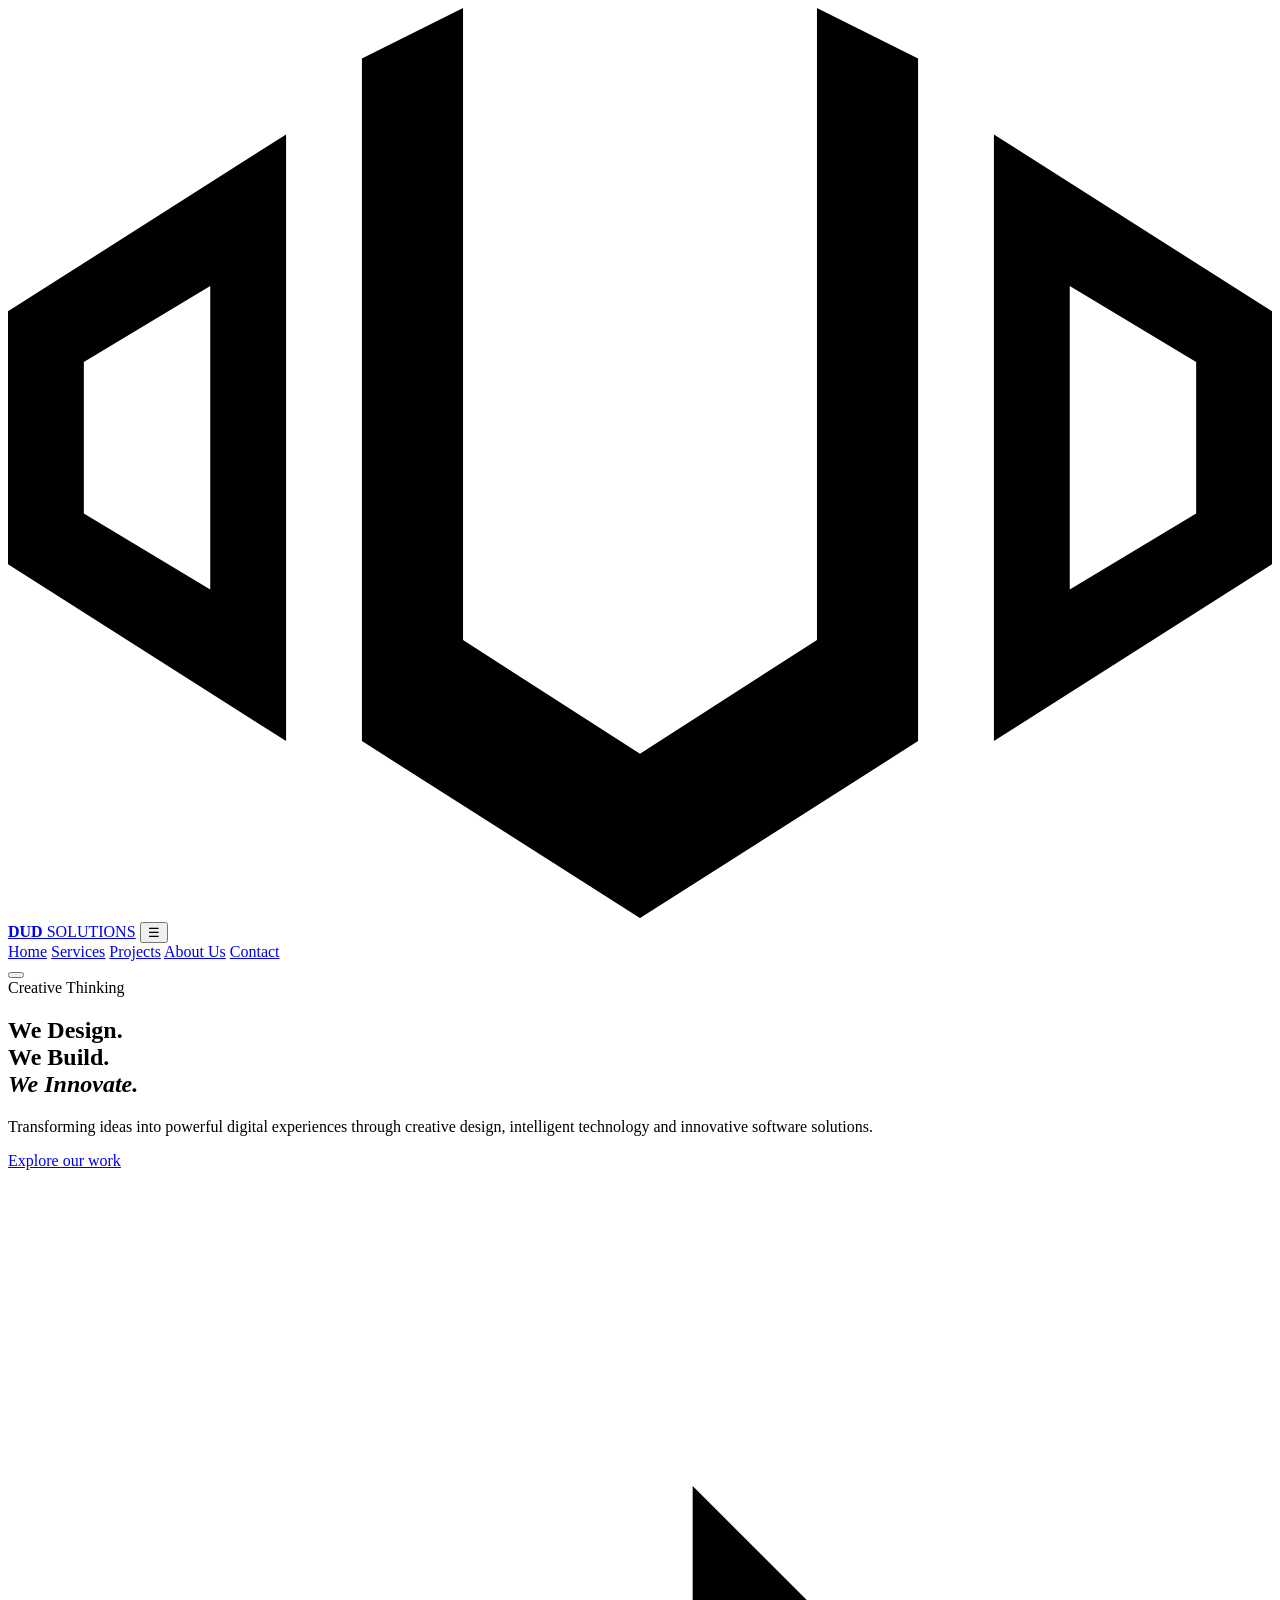
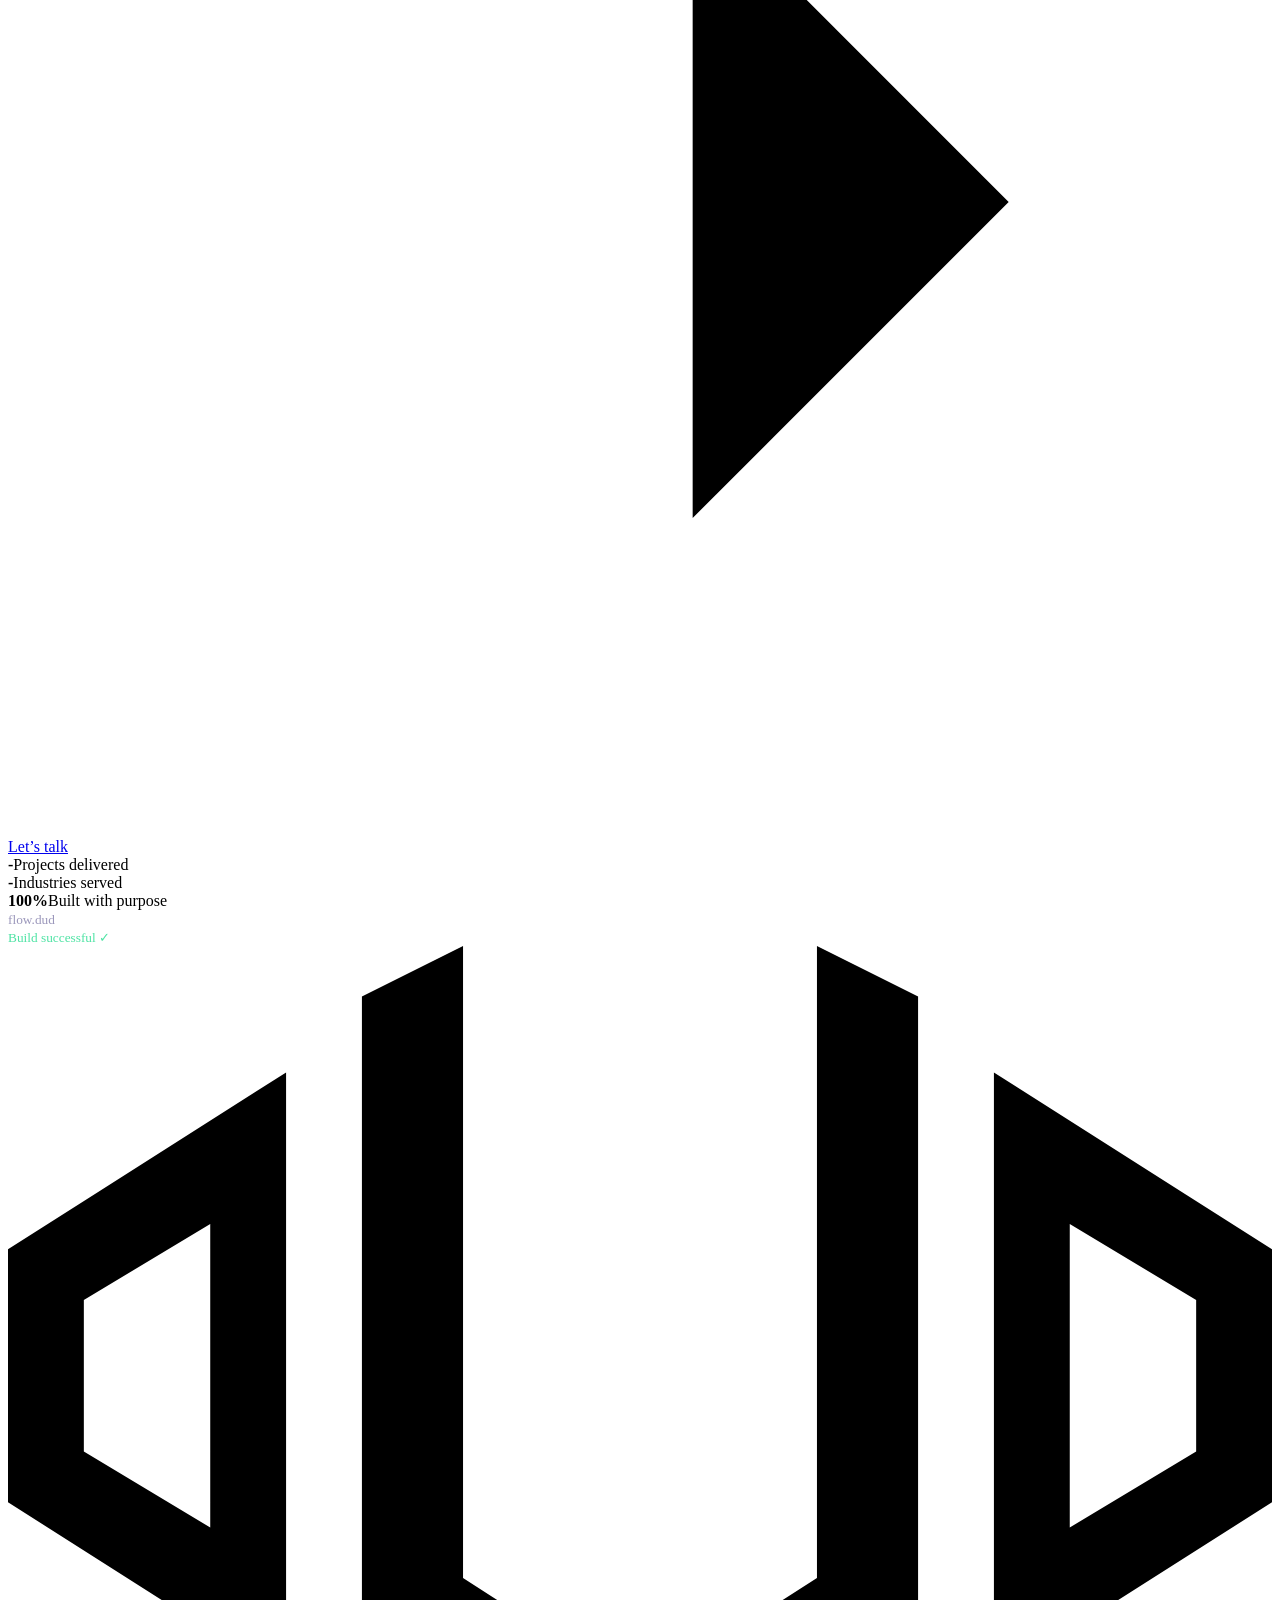
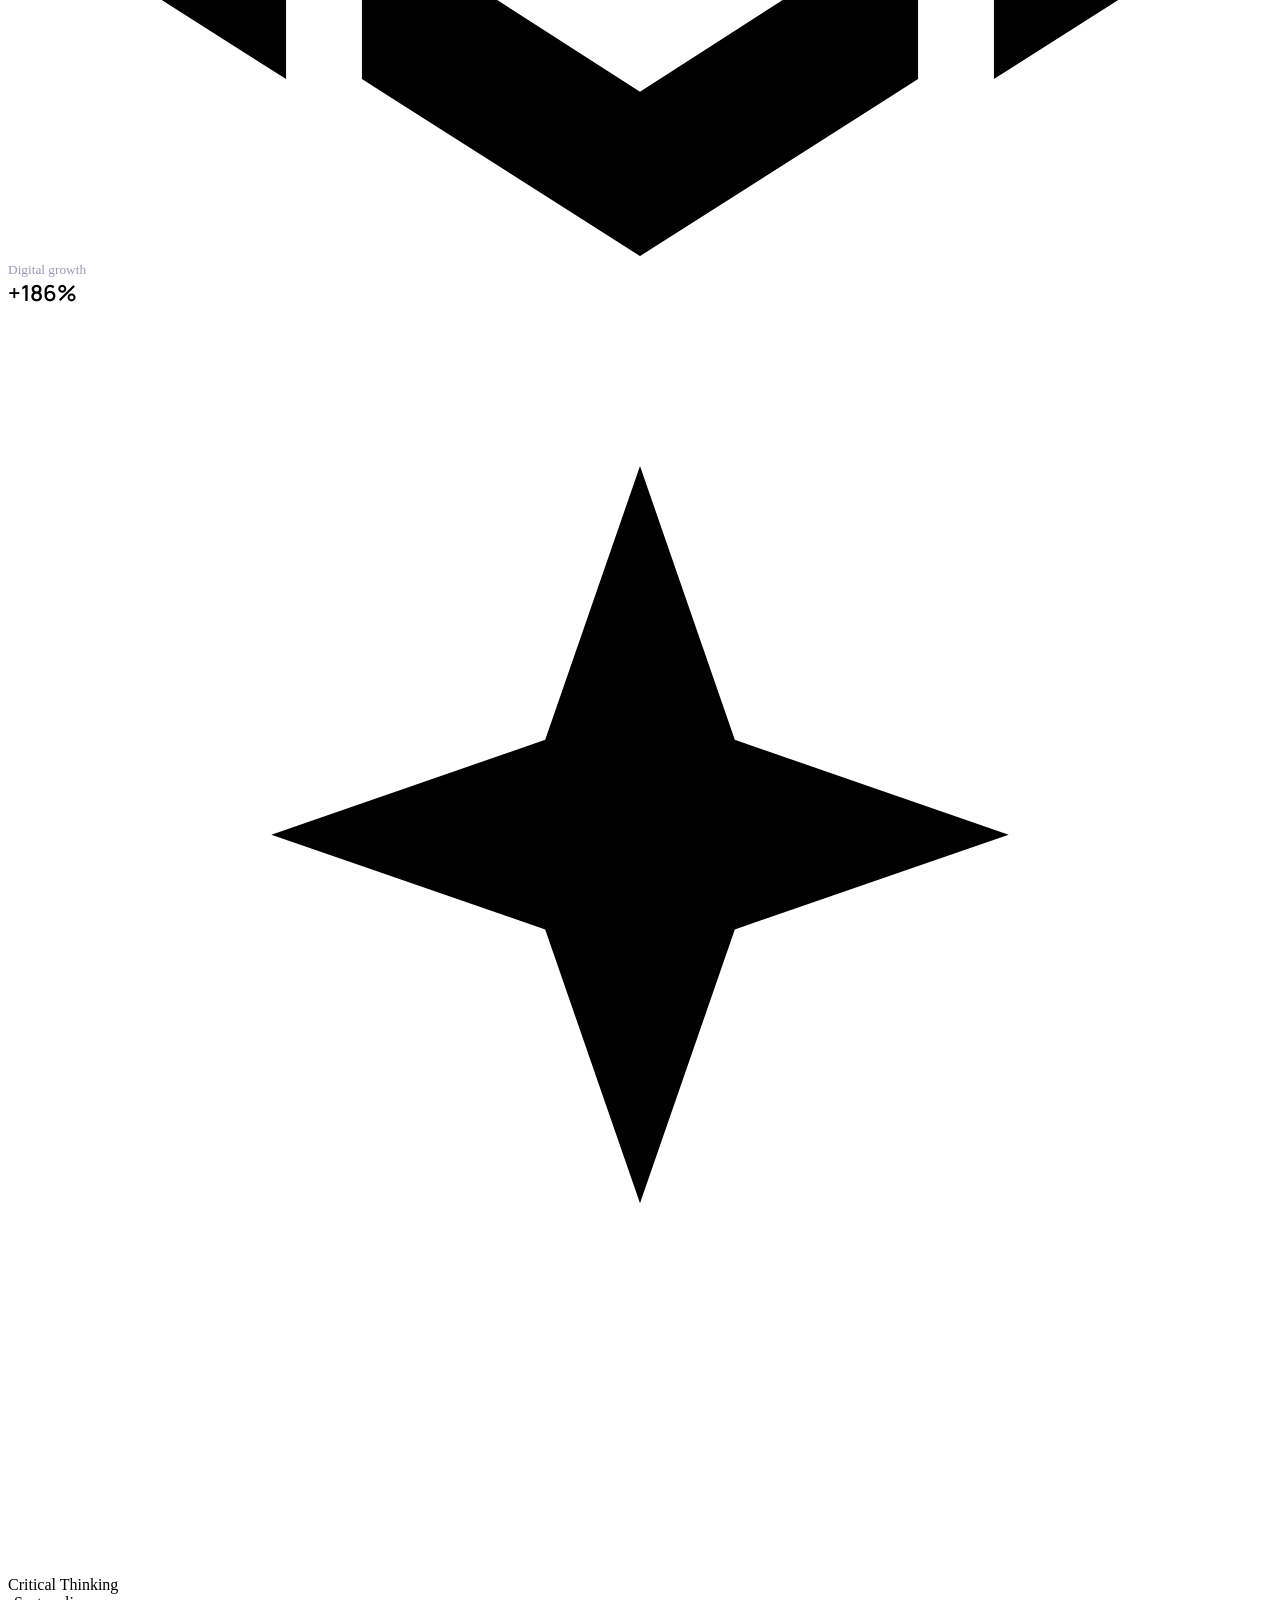
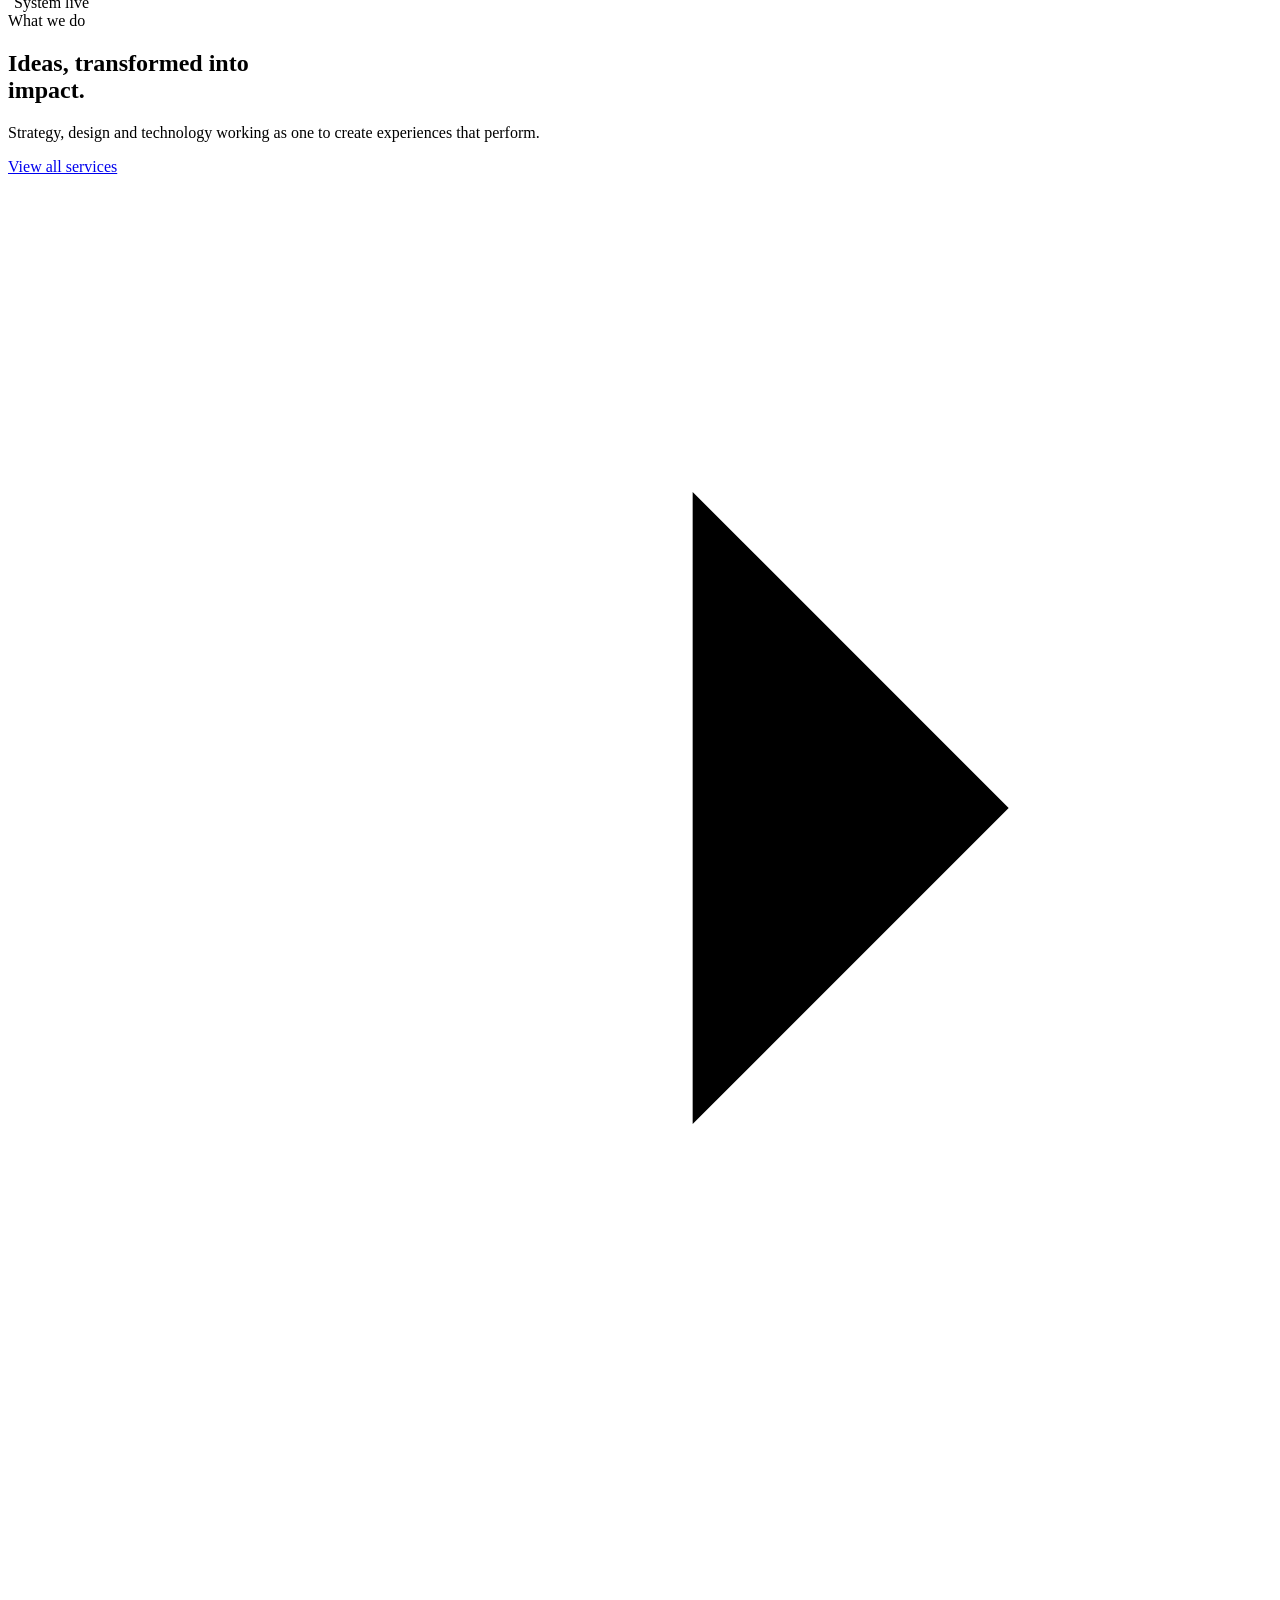
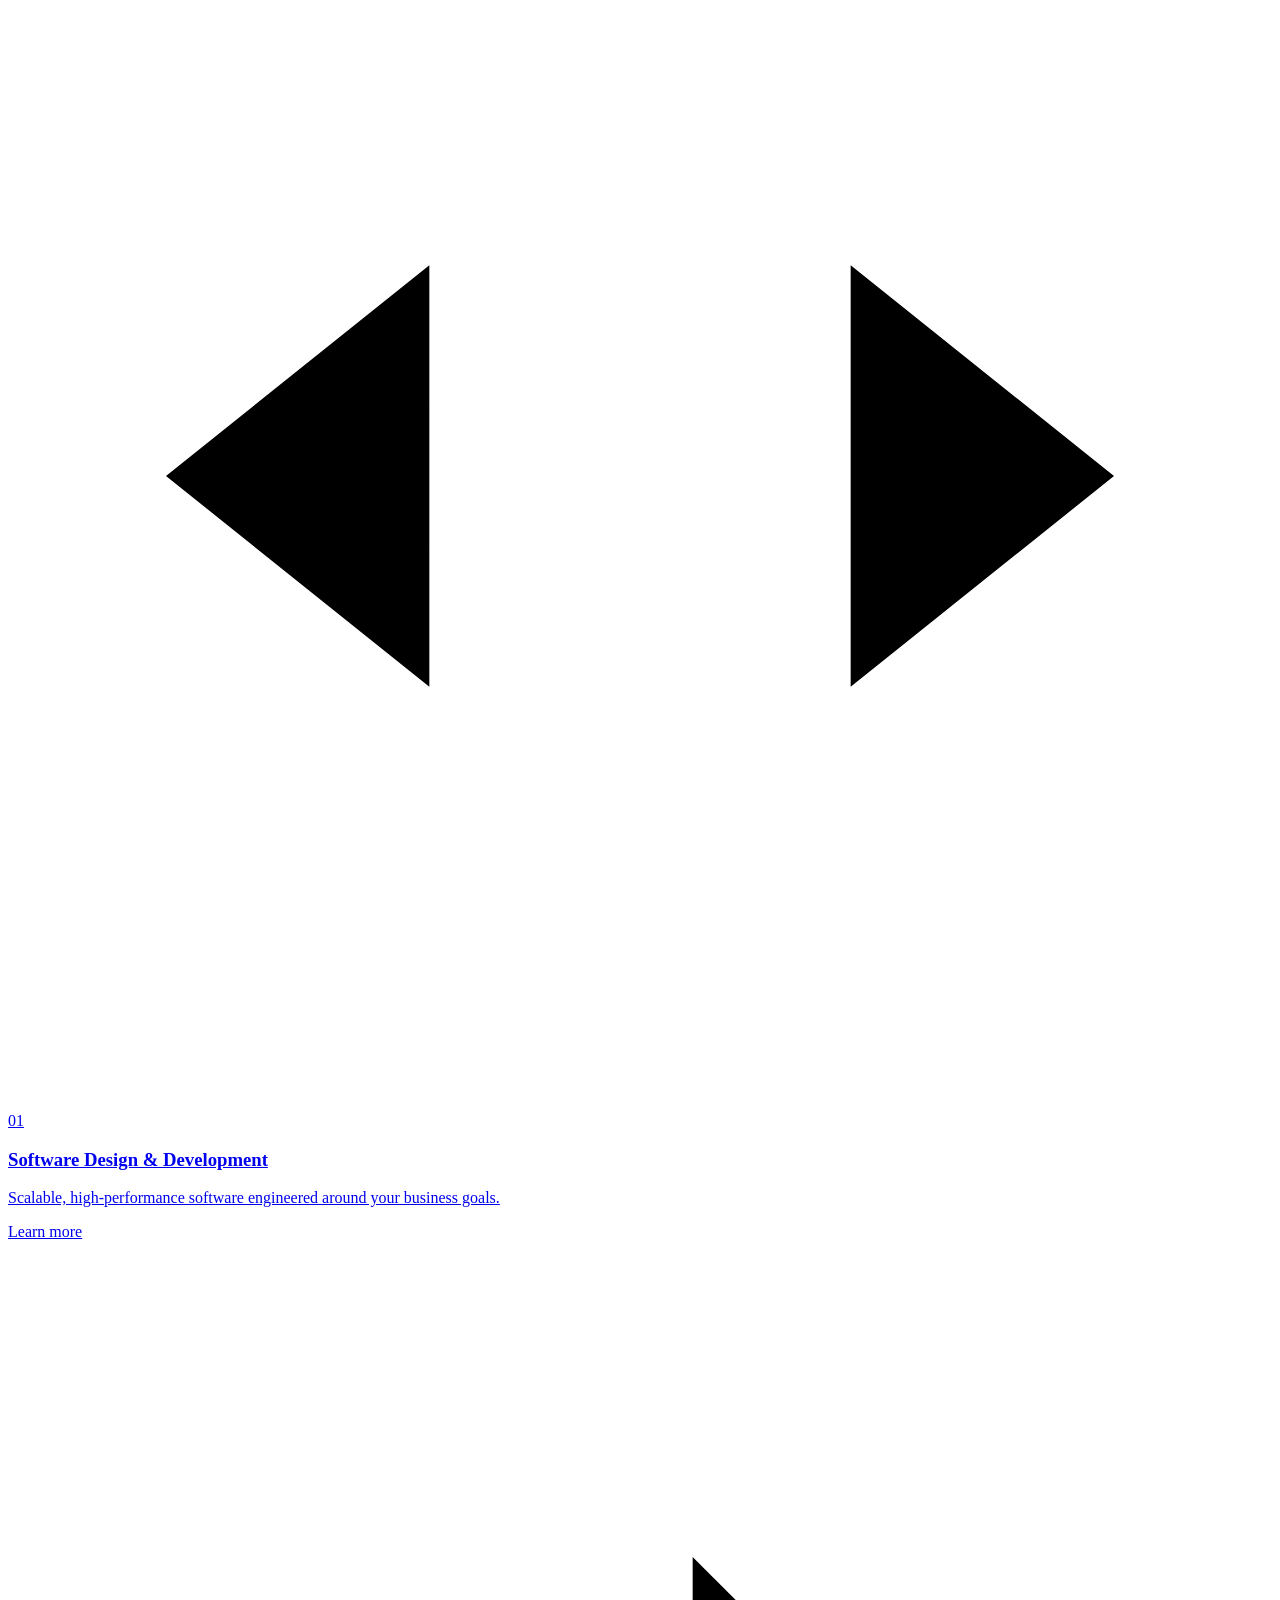
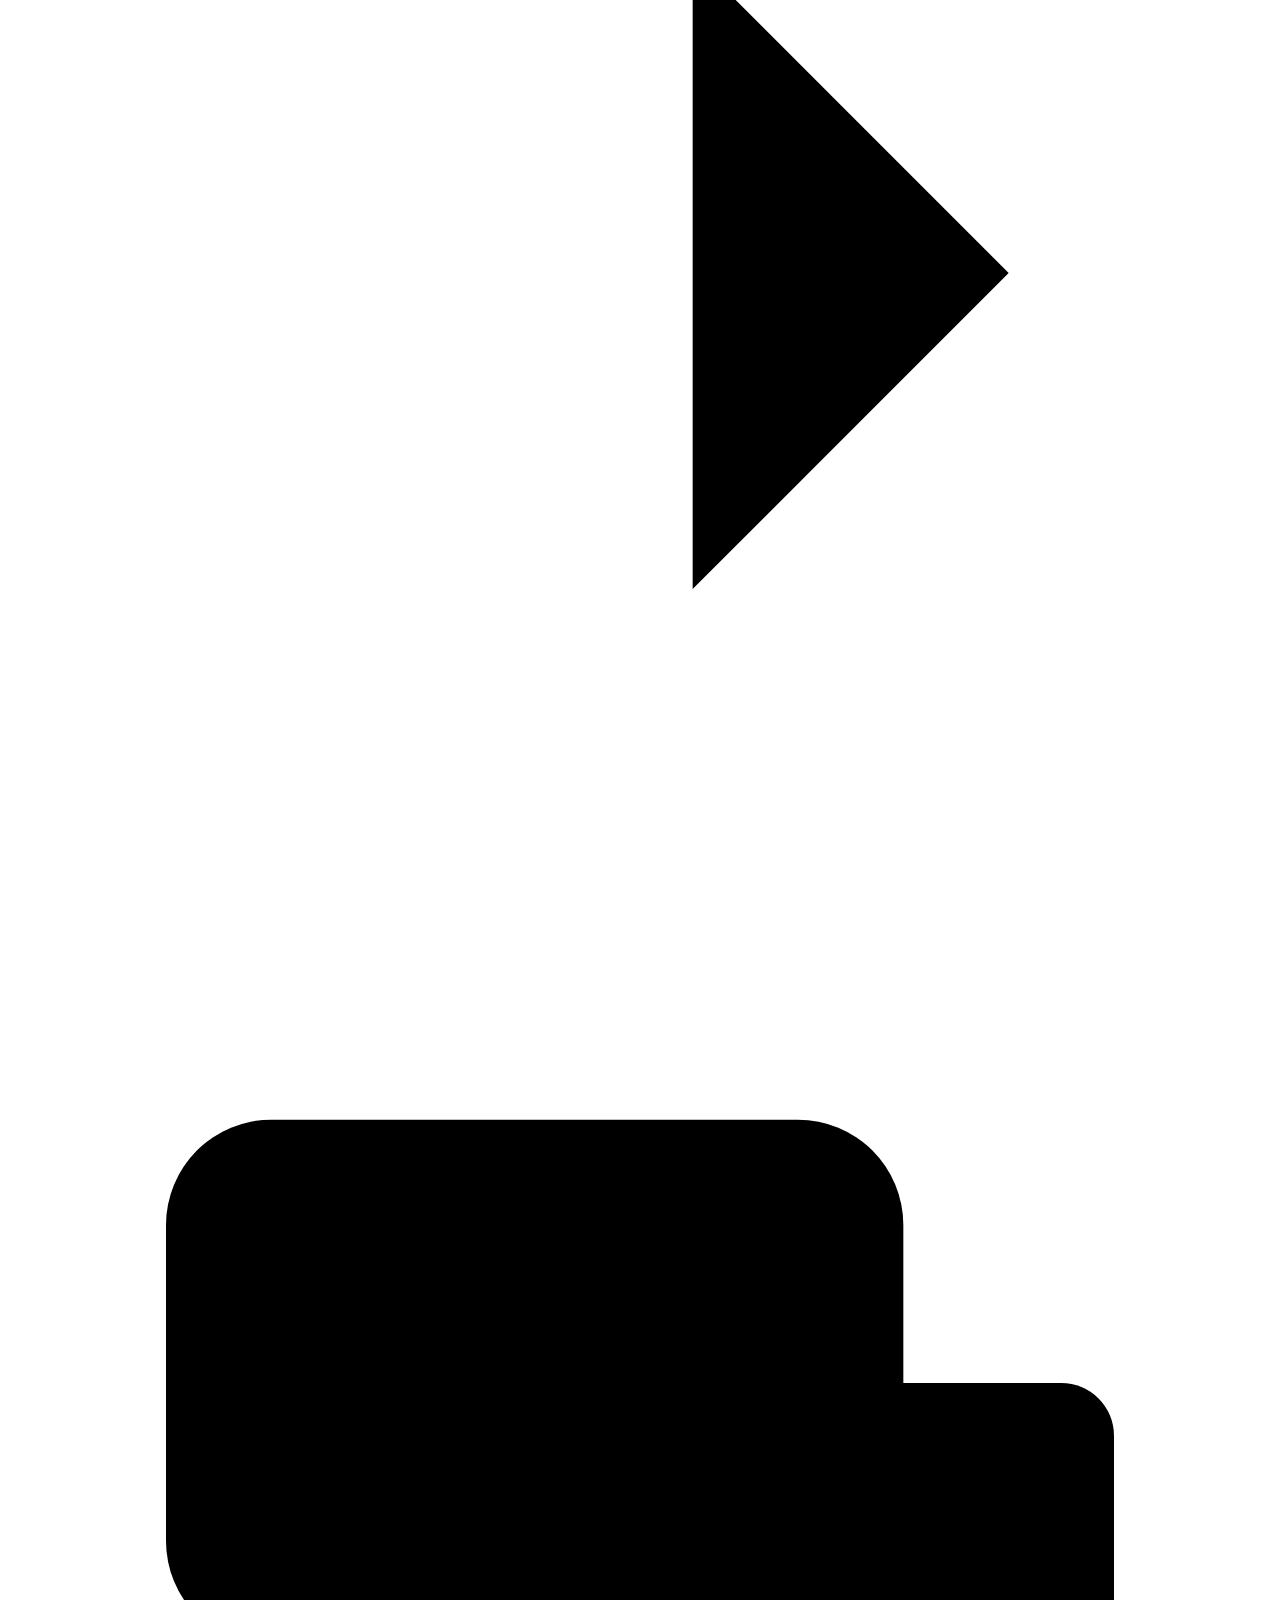
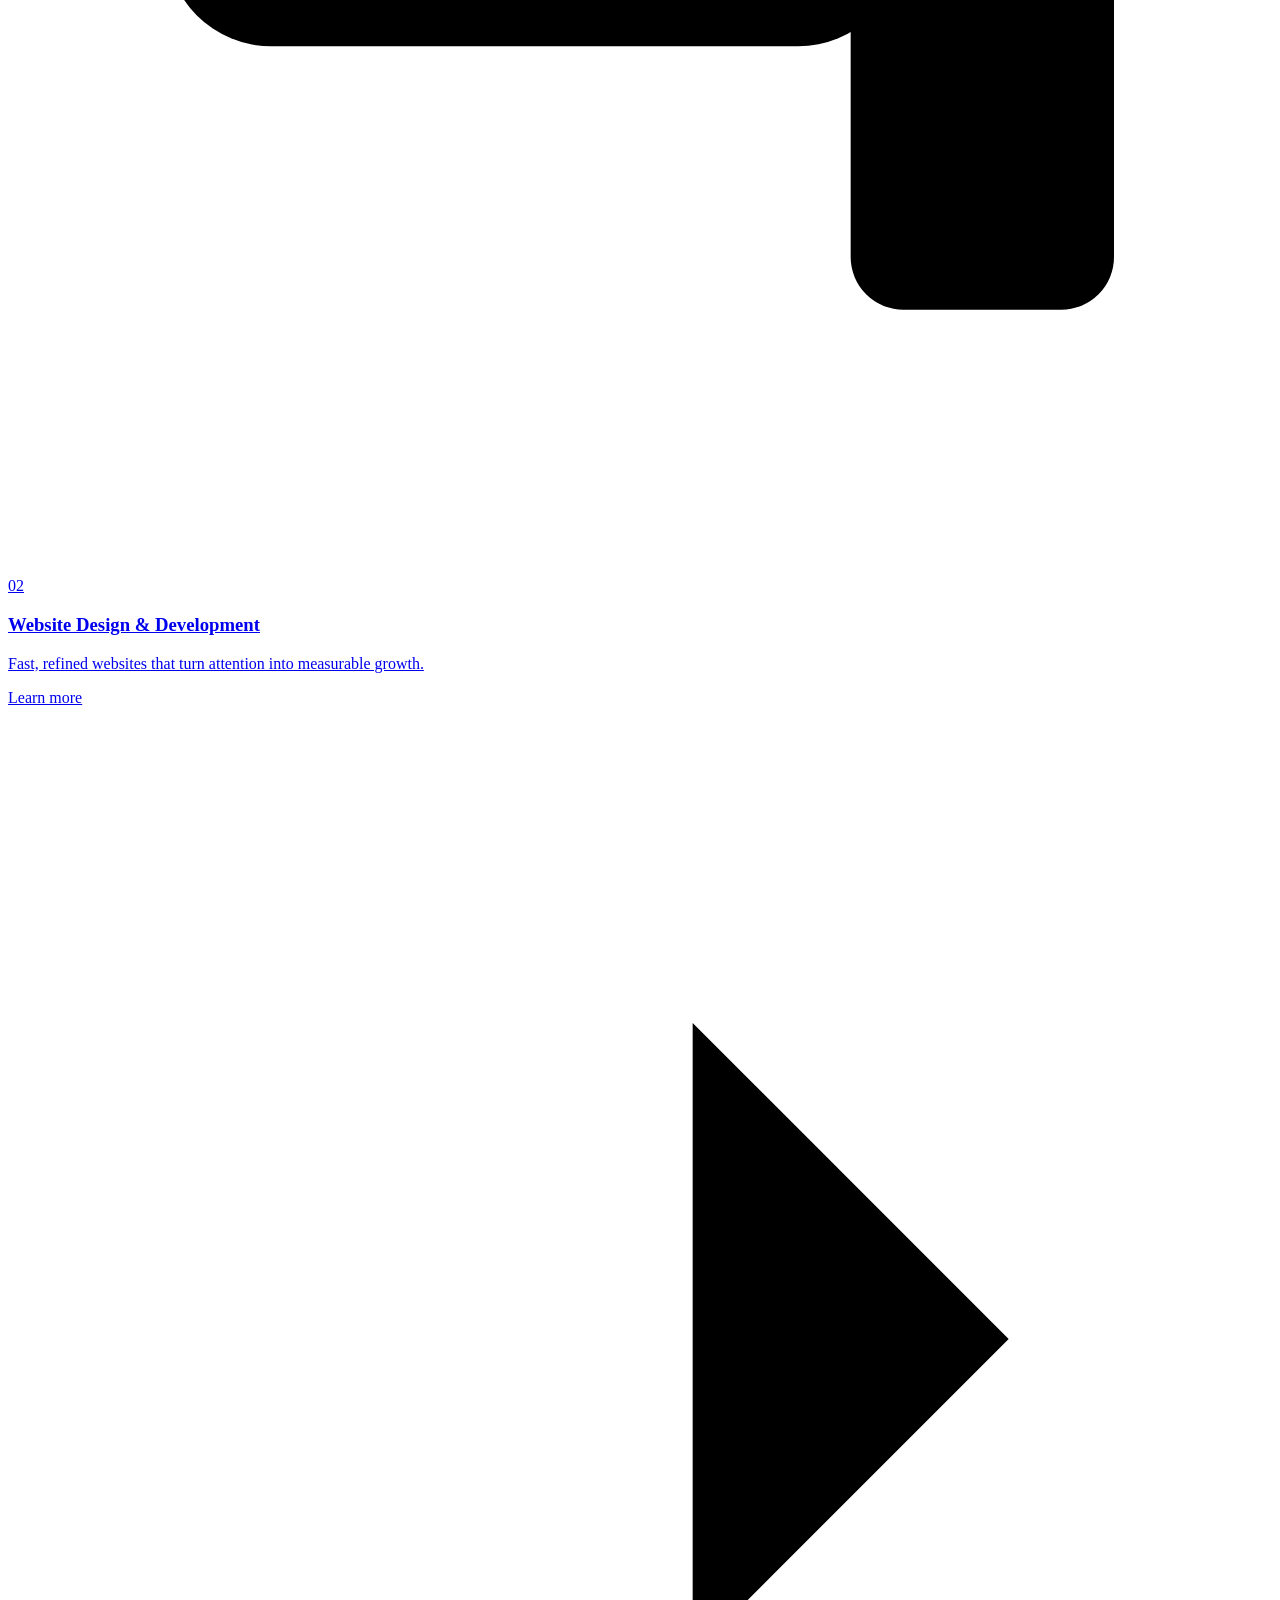
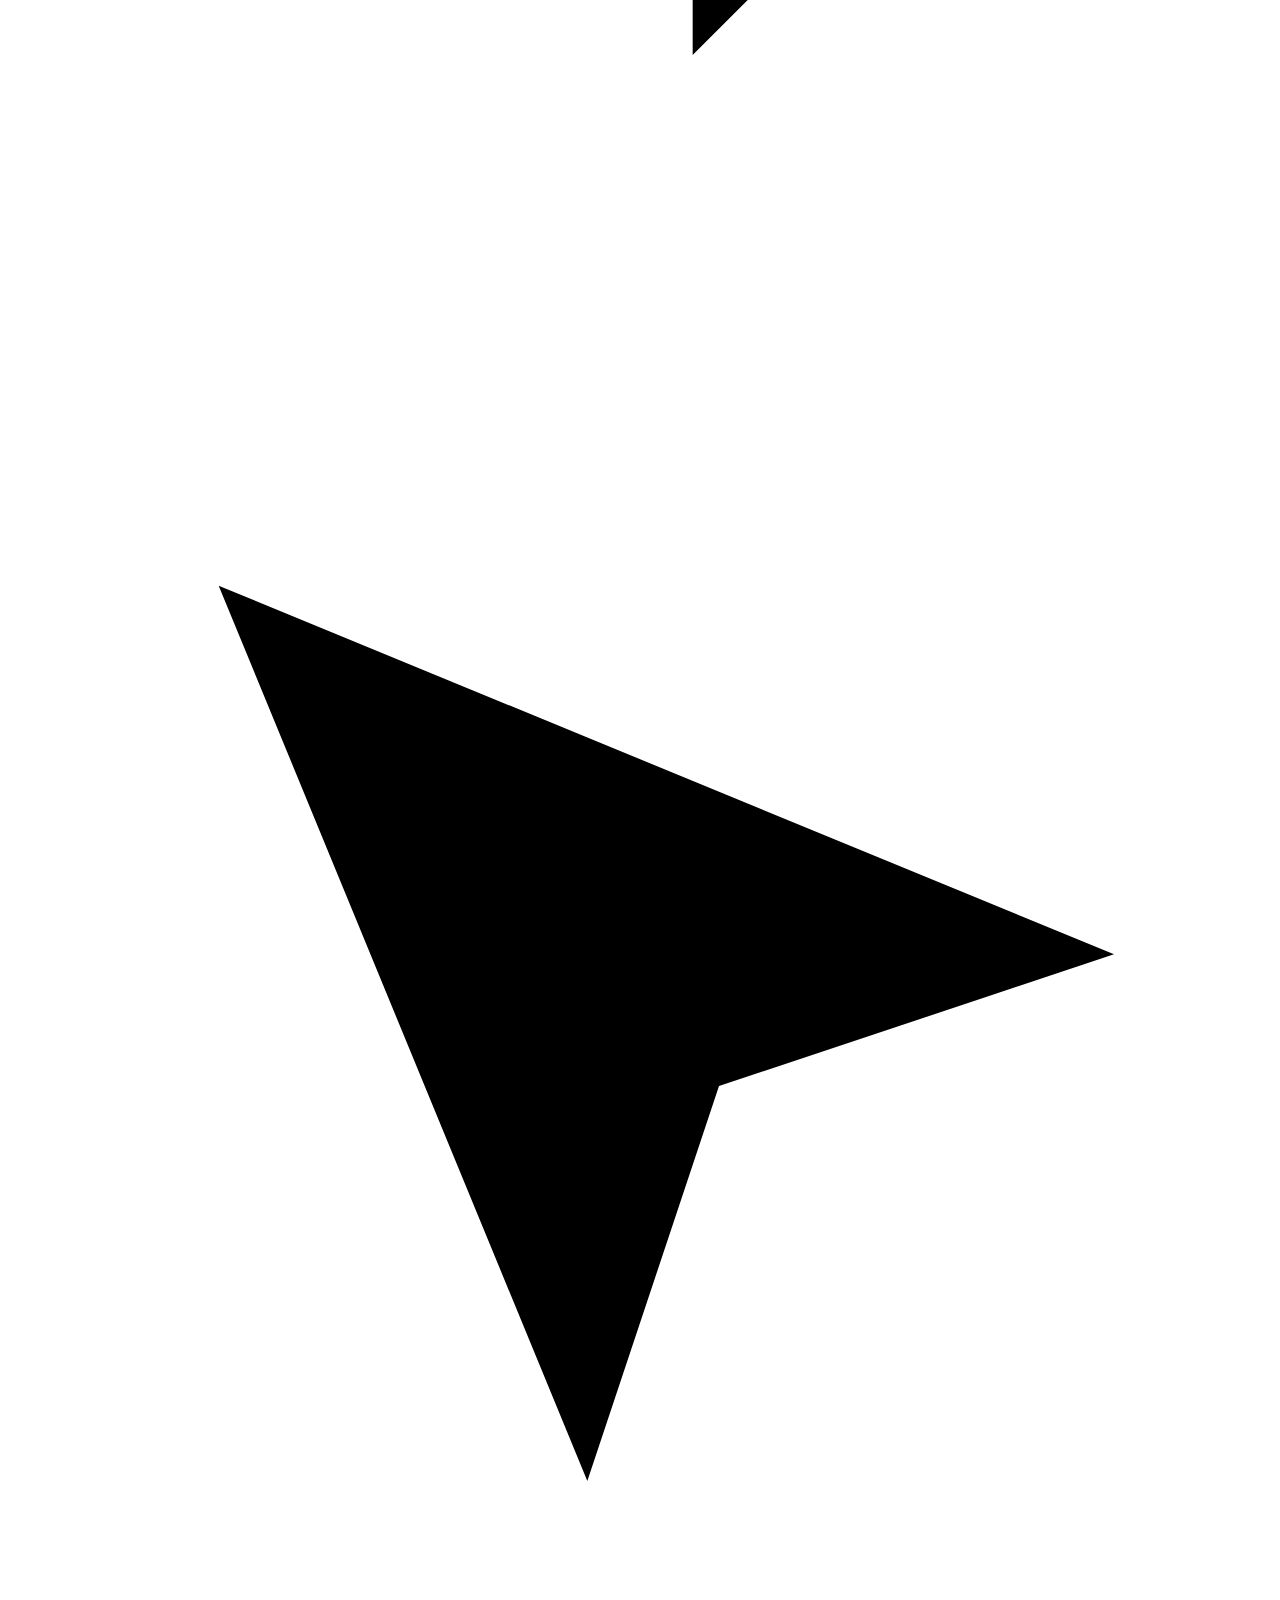
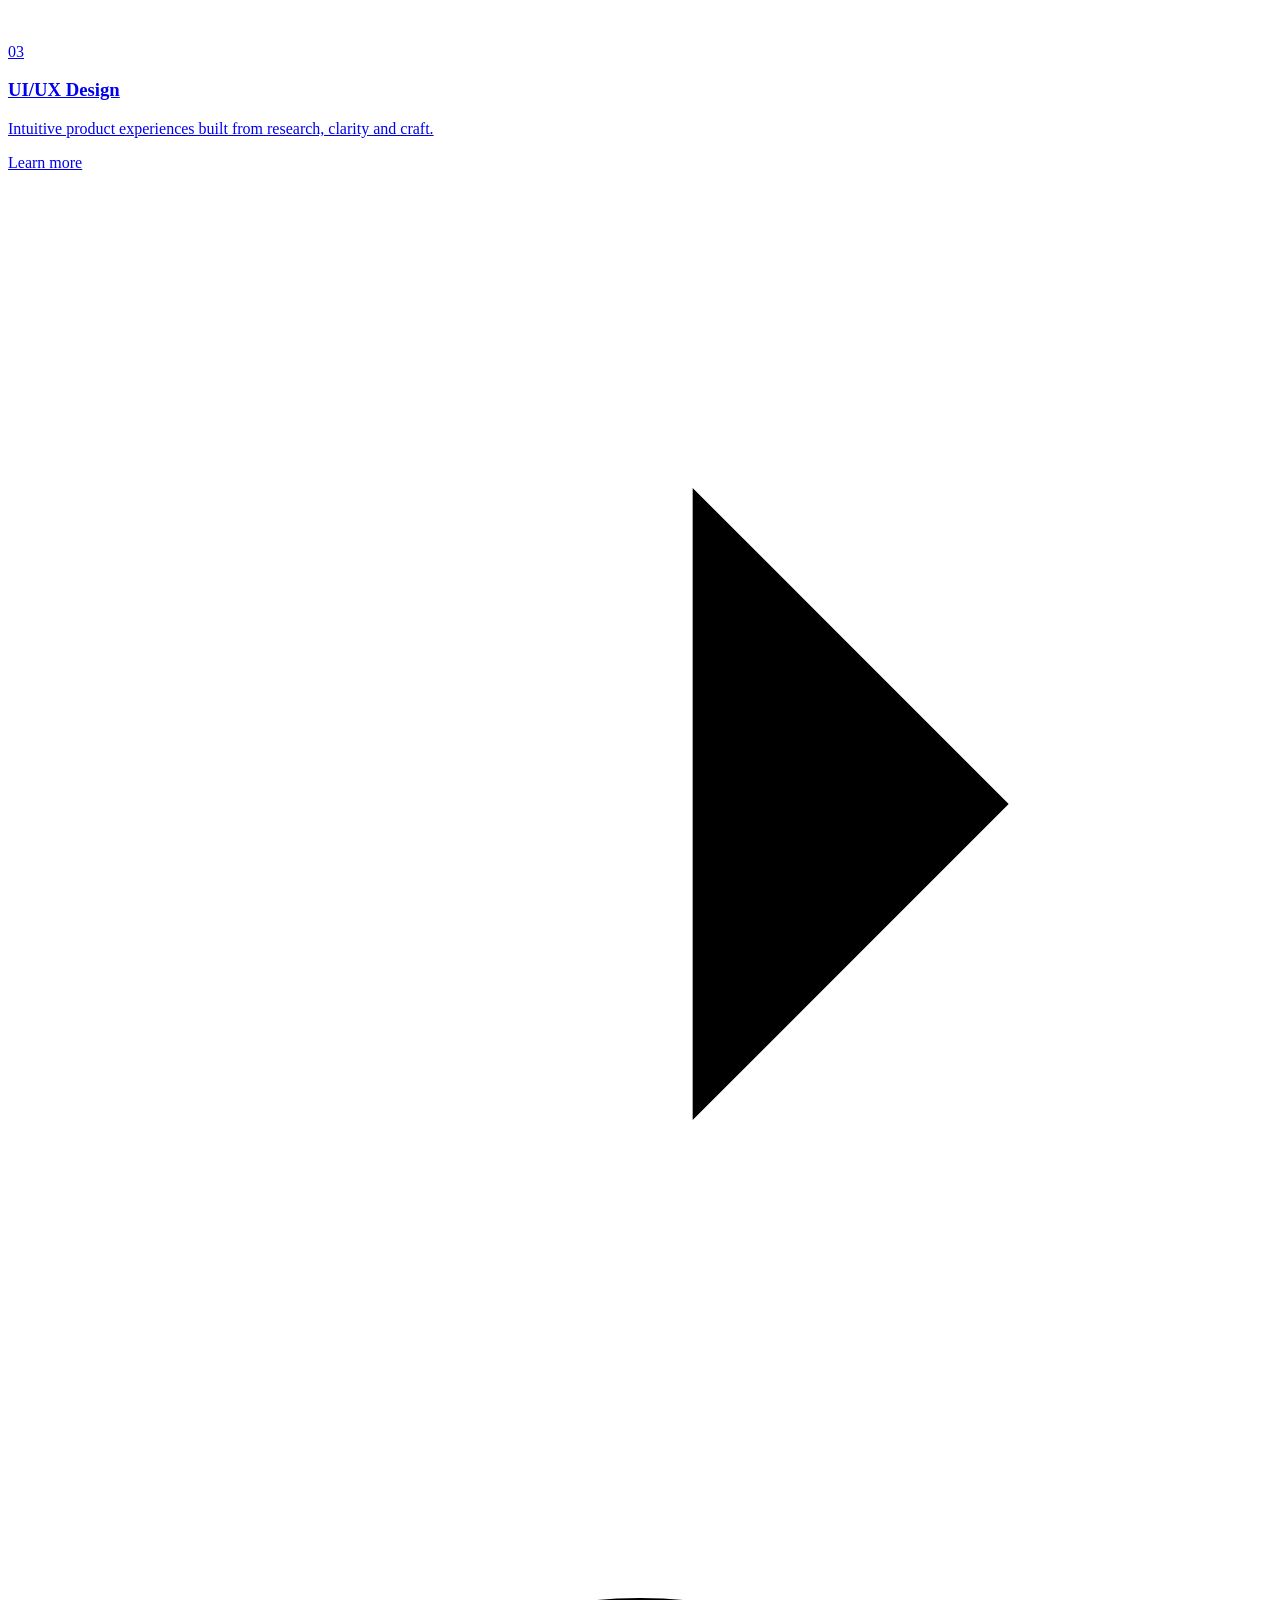
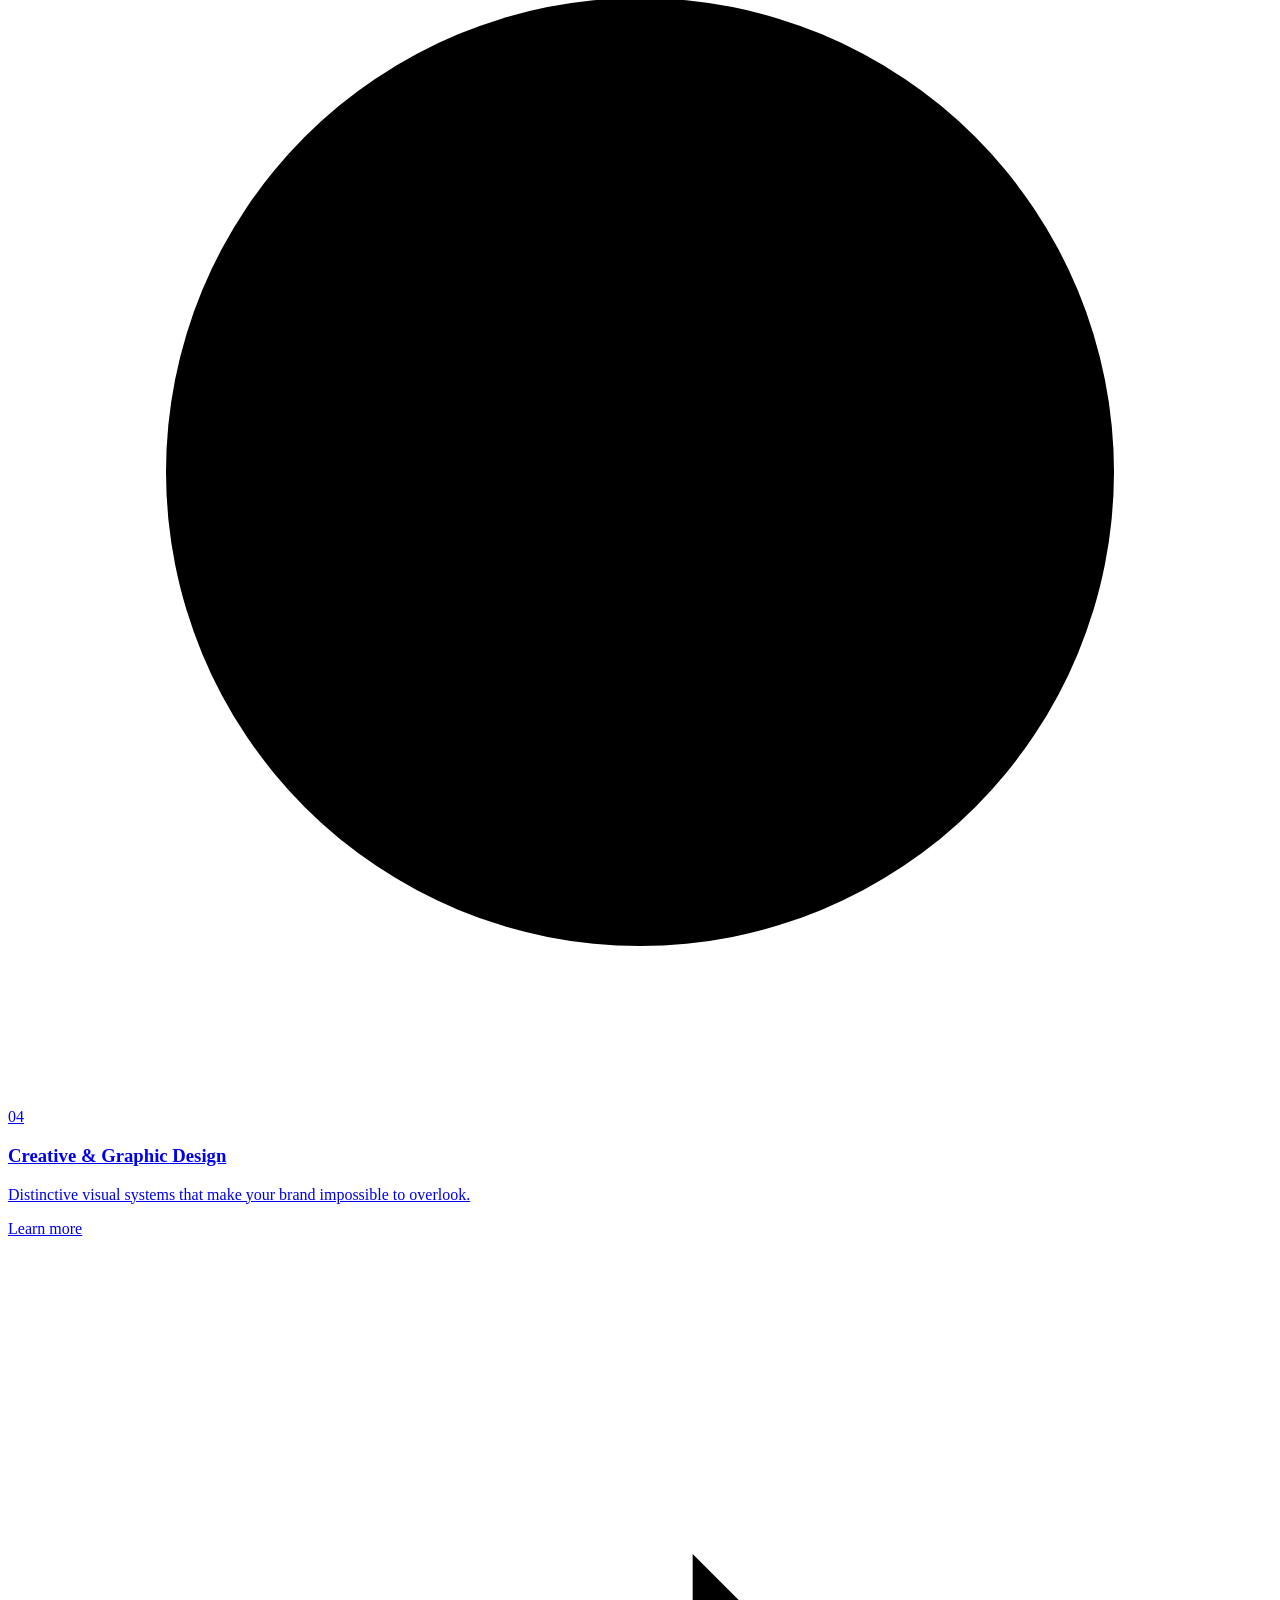
==== index.html @ 69ae1ebf "DUD Commit" ====
<!DOCTYPE html>
<html lang="en">
  <head>
    <meta charset="utf-8">
    <meta name="viewport" content="width=device-width, initial-scale=1, viewport-fit=cover">
    <title>DUD Solutions – Design. Build. Innovate.</title>
    <meta name="description" content="DUD Solutions designs and builds powerful digital experiences: software, websites, UI/UX, AI content and automation.">
    <link rel="icon" href="assets/favicon.svg" type="image/svg+xml">

    <!-- Fonts: Manrope (headings) and DM Sans (body text) -->
    <link rel="preconnect" href="https://fonts.googleapis.com">
    <link href="https://fonts.googleapis.com/css2?family=DM+Sans:wght@400;500;700&family=Manrope:wght@400;500;600;700&display=swap" rel="stylesheet">

    <link rel="stylesheet" href="css/styles.css">

    <!-- Apply the saved light/dark choice before the page paints, to avoid a flash -->
    <script>
      try {
        var savedTheme = localStorage.getItem("dud-theme");
        if (savedTheme === "dark" || savedTheme === "light") {
          document.documentElement.setAttribute("data-theme", savedTheme);
        }
      } catch (error) {}
    </script>
  </head>

  <!-- DUD Solutions: Home page -->
  <body>

  <!-- Site header -->
  <header class="site-header">
    <div class="container">
      <a class="brand" aria-label="DUD Solutions home" href="index.html"><svg viewBox="0 0 100 72"><path d="M0 24L22 10V58L0 44ZM6 28V40L16 46V22Z" fill-rule="evenodd"/><path d="M100 24L78 10V58L100 44ZM94 28V40L84 46V22Z" fill-rule="evenodd"/><path d="M28 4L36 0V50L50 59L64 50V0L72 4V58L50 72L28 58Z"/></svg><span><b>DUD</b> SOLUTIONS</span></a>
      <button id="menu-toggle" class="menu-toggle" aria-label="Menu">☰</button>
      <nav id="site-nav">
        <a class="nav-link is-active" aria-current="page" href="index.html">Home</a>
        <a class="nav-link" href="services.html">Services</a>
        <a class="nav-link" href="projects.html">Projects</a>
        <a class="nav-link" href="about.html">About Us</a>
        <a class="nav-link" href="contact.html">Contact</a>
      </nav>
      <button id="theme-toggle" class="theme-toggle" aria-label="Switch theme" type="button"></button>
    </div>
  </header>
  <main>

    <!-- Hero -->
    <section class="hero" style="padding:0">
      <div class="container">
        <div class="hero-grid">
          <div>
            <span class="badge fade-in"><i class="status-dot"></i>Creative Thinking</span>
            <h1 class="hero-title fade-in" style="animation-delay:.1s">We Design.<br>We Build.<br><em>We Innovate.</em></h1>
            <p class="hero-lead fade-in" style="animation-delay:.2s">Transforming ideas into powerful digital experiences through creative design, intelligent technology and innovative software solutions.</p>
            <div class="hero-actions fade-in" style="animation-delay:.3s">
              <a class="btn btn--primary" href="projects.html">Explore our work <svg class="icon" viewBox="0 0 24 24"><path d="M5 12h14M13 6l6 6-6 6"/></svg></a>
              <a class="btn btn--outline" href="contact.html">Let’s talk</a>
            </div>
            <div class="hero-stats fade-in" style="animation-delay:.4s">
              <div><b>-</b><span>Projects delivered</span></div>
              <div><b>-</b><span>Industries served</span></div>
              <div><b>100%</b><span>Built with purpose</span></div>
            </div>
          </div>
          <div class="hero-visual" aria-hidden="true">
            <div class="orb"></div>
            <div class="orbit-ring"></div>
            <div class="floating-card floating-card--code">
              <small style="color:#9b97bb">flow.dud</small>
              <div class="skeleton-line" style="width:70%"></div>
              <div class="skeleton-line" style="width:50%"></div>
              <div class="skeleton-line" style="width:85%"></div>
              <div class="skeleton-line" style="width:40%"></div>
              <small style="color:#4ee3a4">Build successful ✓</small>
            </div>
            <div class="floating-card floating-card--logo"><svg viewBox="0 0 100 72"><path d="M0 24L22 10V58L0 44ZM6 28V40L16 46V22Z" fill-rule="evenodd"/><path d="M100 24L78 10V58L100 44ZM94 28V40L84 46V22Z" fill-rule="evenodd"/><path d="M28 4L36 0V50L50 59L64 50V0L72 4V58L50 72L28 58Z"/></svg></div>
            <div class="floating-card floating-card--growth">
              <small style="color:#9b97bb">Digital growth</small>
              <div style="font:600 22px Manrope">+186%</div>
              <div class="mini-chart">
                <i style="height:30%;animation-delay:0s"></i>
                <i style="height:67%;animation-delay:0.08s"></i>
                <i style="height:39%;animation-delay:0.16s"></i>
                <i style="height:76%;animation-delay:0.24s"></i>
                <i style="height:48%;animation-delay:0.32s"></i>
                <i style="height:85%;animation-delay:0.4s"></i>
              </div>
            </div>
            <div class="floating-card floating-tag"><svg class="icon" viewBox="0 0 24 24"><path d="M12 3l1.8 5.2L19 10l-5.2 1.8L12 17l-1.8-5.2L5 10l5.2-1.8z"/></svg>Critical Thinking</div>
            <div class="floating-card floating-tag--status"><i class="status-dot" style="display:inline-block;margin-right:6px"></i>System live</div>
          </div>
        </div>
      </div>
    </section>

    <!-- Ideas, transformed into impact. -->
    <section>
      <div class="container">
        <div class="section-header">
          <div>
            <div class="eyebrow">What we do</div>
            <h2>Ideas, transformed into <br>impact.</h2>
            <p class="section-subtitle">Strategy, design and technology working as one to create experiences that perform.</p>
          </div>
          <a class="text-link" href="services.html">View all services <svg class="icon" viewBox="0 0 24 24"><path d="M5 12h14M13 6l6 6-6 6"/></svg></a>
        </div>
        <div class="service-grid">
          <a class="service-card" href="contact.html">
            <div class="icon-box"><svg class="icon" viewBox="0 0 24 24"><path d="M8 8l-5 4 5 4M16 8l5 4-5 4M14 5l-4 14"/></svg></div>
            <span class="service-number">01</span>
            <h3>Software Design &amp; Development</h3>
            <p>Scalable, high-performance software engineered around your business goals.</p>
            <span class="text-link">Learn more <svg class="icon" viewBox="0 0 24 24"><path d="M5 12h14M13 6l6 6-6 6"/></svg></span>
          </a>
          <a class="service-card" href="contact.html">
            <div class="icon-box"><svg class="icon" viewBox="0 0 24 24"><rect height="10" rx="2" width="14" x="3" y="4"/><path d="M8 18h4M10 14v4"/><rect height="10" rx="1" width="5" x="16" y="9"/></svg></div>
            <span class="service-number">02</span>
            <h3>Website Design &amp; Development</h3>
            <p>Fast, refined websites that turn attention into measurable growth.</p>
            <span class="text-link">Learn more <svg class="icon" viewBox="0 0 24 24"><path d="M5 12h14M13 6l6 6-6 6"/></svg></span>
          </a>
          <a class="service-card" href="contact.html">
            <div class="icon-box"><svg class="icon" viewBox="0 0 24 24"><path d="M4 4l7 17 2.5-7.5L21 11z"/></svg></div>
            <span class="service-number">03</span>
            <h3>UI/UX Design</h3>
            <p>Intuitive product experiences built from research, clarity and craft.</p>
            <span class="text-link">Learn more <svg class="icon" viewBox="0 0 24 24"><path d="M5 12h14M13 6l6 6-6 6"/></svg></span>
          </a>
          <a class="service-card" href="contact.html">
            <div class="icon-box"><svg class="icon" viewBox="0 0 24 24"><circle cx="12" cy="12" r="9"/><circle cx="8" cy="11" r="1"/><circle cx="12" cy="7.5" r="1"/><circle cx="16" cy="11" r="1"/></svg></div>
            <span class="service-number">04</span>
            <h3>Creative &amp; Graphic Design</h3>
            <p>Distinctive visual systems that make your brand impossible to overlook.</p>
            <span class="text-link">Learn more <svg class="icon" viewBox="0 0 24 24"><path d="M5 12h14M13 6l6 6-6 6"/></svg></span>
          </a>
          <a class="service-card" href="contact.html">
            <div class="icon-box"><svg class="icon" viewBox="0 0 24 24"><rect height="11" rx="3" width="16" x="4" y="8"/><path d="M12 4v4M9 13v1M15 13v1"/></svg></div>
            <span class="service-number">05</span>
            <h3>AI Video &amp; Content Creation</h3>
            <p>Next-generation creative content powered by intelligent production tools.</p>
            <span class="text-link">Learn more <svg class="icon" viewBox="0 0 24 24"><path d="M5 12h14M13 6l6 6-6 6"/></svg></span>
          </a>
          <a class="service-card" href="contact.html">
            <div class="icon-box"><svg class="icon" viewBox="0 0 24 24"><rect height="7" rx="2" width="7" x="3" y="3"/><rect height="7" rx="2" width="7" x="14" y="14"/><path d="M10 6.5h4a3 3 0 013 3V14"/></svg></div>
            <span class="service-number">06</span>
            <h3>Business Solutions &amp; Automation</h3>
            <p>Connected workflows that remove friction and increase operational speed.</p>
            <span class="text-link">Learn more <svg class="icon" viewBox="0 0 24 24"><path d="M5 12h14M13 6l6 6-6 6"/></svg></span>
          </a>
        </div>
      </div>
    </section>

    <!-- Digital work with real momentum. -->
    <section class="section--dark">
      <div class="container">
        <div class="section-header">
          <div>
            <div class="eyebrow">Selected work</div>
            <h2>Digital work with real <br>momentum.</h2>
            <p class="section-subtitle">A selection of purposeful products, platforms and brand experiences.</p>
          </div>
          <a class="text-link" href="projects.html">Explore all projects <svg class="icon" viewBox="0 0 24 24"><path d="M5 12h14M13 6l6 6-6 6"/></svg></a>
        </div>
        <div class="project-grid">
          <article class="project-card" data-category="UI/UX Design">
            <div class="project-image" style="background:#d9d0fb">
              <div class="laptop-mockup">
                <div class="mockup-sidebar"><i></i><i></i><i></i><i></i></div>
                <div class="mockup-main">
                  <small>NexaPay Finance</small> <strong>$124,860</strong>
                  <div class="mini-chart">
                    <i style="height:30%;animation-delay:0s"></i>
                    <i style="height:67%;animation-delay:0.08s"></i>
                    <i style="height:39%;animation-delay:0.16s"></i>
                    <i style="height:76%;animation-delay:0.24s"></i>
                    <i style="height:48%;animation-delay:0.32s"></i>
                    <i style="height:85%;animation-delay:0.4s"></i>
                    <i style="height:57%;animation-delay:0.48s"></i>
                  </div>
                </div>
              </div>
              <div class="phone-mockup">
                <i></i>
                <div class="skeleton-line" style="background:#4d4870"></div>
                <div class="skeleton-line" style="background:#4d4870"></div>
              </div>
              <span class="category-badge">UI/UX Design</span>
            </div>
            <div class="project-body">
              <small>UI/UX Design</small>
              <h3>NexaPay Finance</h3>
              <p>A seamless digital finance platform built for speed, clarity and trust.</p>
              <span class="project-arrow"><svg class="icon" viewBox="0 0 24 24"><path d="M5 12h14M13 6l6 6-6 6"/></svg></span>
            </div>
          </article>
          <article class="project-card" data-category="Web Development">
            <div class="project-image" style="background:#f6c89a">
              <div class="laptop-mockup">
                <div class="mockup-sidebar"><i></i><i></i><i></i><i></i></div>
                <div class="mockup-main">
                  <small>Orbit Commerce</small> <strong>Ideas in motion.</strong>
                  <div class="mini-chart">
                    <i style="height:30%;animation-delay:0s"></i>
                    <i style="height:67%;animation-delay:0.08s"></i>
                    <i style="height:39%;animation-delay:0.16s"></i>
                    <i style="height:76%;animation-delay:0.24s"></i>
                    <i style="height:48%;animation-delay:0.32s"></i>
                    <i style="height:85%;animation-delay:0.4s"></i>
                    <i style="height:57%;animation-delay:0.48s"></i>
                  </div>
                </div>
              </div>
              <div class="phone-mockup">
                <i></i>
                <div class="skeleton-line" style="background:#4d4870"></div>
                <div class="skeleton-line" style="background:#4d4870"></div>
              </div>
              <span class="category-badge">Web Development</span>
            </div>
            <div class="project-body">
              <small>Web Development</small>
              <h3>Orbit Commerce</h3>
              <p>An elevated commerce experience built to convert and scale globally.</p>
              <span class="project-arrow"><svg class="icon" viewBox="0 0 24 24"><path d="M5 12h14M13 6l6 6-6 6"/></svg></span>
            </div>
          </article>
          <article class="project-card" data-category="Software & Systems">
            <div class="project-image" style="background:#a9c9e6">
              <div class="laptop-mockup">
                <div class="mockup-sidebar"><i></i><i></i><i></i><i></i></div>
                <div class="mockup-main">
                  <small>Vertex OS</small> <strong>All systems live</strong>
                  <div class="mini-chart">
                    <i style="height:30%;animation-delay:0s"></i>
                    <i style="height:67%;animation-delay:0.08s"></i>
                    <i style="height:39%;animation-delay:0.16s"></i>
                    <i style="height:76%;animation-delay:0.24s"></i>
                    <i style="height:48%;animation-delay:0.32s"></i>
                    <i style="height:85%;animation-delay:0.4s"></i>
                    <i style="height:57%;animation-delay:0.48s"></i>
                  </div>
                </div>
              </div>
              <div class="phone-mockup">
                <i></i>
                <div class="skeleton-line" style="background:#4d4870"></div>
                <div class="skeleton-line" style="background:#4d4870"></div>
              </div>
              <span class="category-badge">Software &amp; Systems</span>
            </div>
            <div class="project-body">
              <small>Software &amp; Systems</small>
              <h3>Vertex OS</h3>
              <p>A connected operating platform for modern logistics teams.</p>
              <span class="project-arrow"><svg class="icon" viewBox="0 0 24 24"><path d="M5 12h14M13 6l6 6-6 6"/></svg></span>
            </div>
          </article>
        </div>
      </div>
    </section>

    <!-- A partner for your next bold move. -->
    <section>
      <div class="container why-us">
        <div class="brand-visual">
          <div class="orbit orbit--inner"></div>
          <div class="orbit orbit--outer"></div>
          <svg viewBox="0 0 100 72"><path d="M0 24L22 10V58L0 44ZM6 28V40L16 46V22Z" fill-rule="evenodd"/><path d="M100 24L78 10V58L100 44ZM94 28V40L84 46V22Z" fill-rule="evenodd"/><path d="M28 4L36 0V50L50 59L64 50V0L72 4V58L50 72L28 58Z"/></svg>
          <blockquote>Good design is clear. Great design creates momentum.</blockquote>
        </div>
        <div>
          <div class="eyebrow">Why DUD Solutions</div>
          <h2>A partner for your next bold move.</h2>
          <p class="section-subtitle" style="max-width:none">We bring creative imagination and technical precision under one roof, so ambitious ideas move from possibility to reality without compromise.</p>
          <div class="checklist">
            <span><i>✓</i>Strategy before pixels or code</span>
            <span><i>✓</i>Expert support every time</span>
            <span><i>✓</i>Built for performance and scale</span>
            <span><i>✓</i>Clear and open process</span>
          </div>
          <a class="btn btn--dark" href="about.html">Why work with us <svg class="icon" viewBox="0 0 24 24"><path d="M5 12h14M13 6l6 6-6 6"/></svg></a>
        </div>
      </div>
    </section>

    <!-- From first thought to forward motion. -->
    <section class="section--tinted">
      <div class="container">
        <div class="eyebrow">How we work</div>
        <h2>From first thought to <br>forward motion.</h2>
        <p class="section-subtitle" style="margin-bottom:52px">A focused process keeps every decision intentional and every outcome aligned.</p>
        <div class="process-steps">
          <div class="process-step">
            <small>01</small>
            <div class="icon-box"><svg class="icon" viewBox="0 0 24 24"><circle cx="12" cy="12" r="9"/><path d="M15.5 8.5l-2 5-5 2 2-5z"/></svg></div>
            <h3>Discover</h3>
            <p>We clarify the opportunity, audience and outcomes.</p>
          </div>
          <div class="process-step">
            <small>02</small>
            <div class="icon-box"><svg class="icon" viewBox="0 0 24 24"><path d="M12 20l8-8-4-4-8 8-1 5zM4 4l4 4"/></svg></div>
            <h3>Design</h3>
            <p>We transform insight into elegant, usable experiences.</p>
          </div>
          <div class="process-step">
            <small>03</small>
            <div class="icon-box"><svg class="icon" viewBox="0 0 24 24"><path d="M8 8l-5 4 5 4M16 8l5 4-5 4M14 5l-4 14"/></svg></div>
            <h3>Develop</h3>
            <p>We build with precision, performance and scalability.</p>
          </div>
          <div class="process-step">
            <small>04</small>
            <div class="icon-box"><svg class="icon" viewBox="0 0 24 24"><path d="M5 19c0-3 1-4 3-5m8-9c3 0 4 1 4 4-1 5-5 8-9 9l-4-4c1-4 4-8 9-9zM8 16l-3 3"/></svg></div>
            <h3>Deliver</h3>
            <p>We launch, learn and continuously move forward.</p>
          </div>
        </div>
      </div>
    </section>

    <!-- Call to action -->
    <section class="cta-band">
      <div class="container">
        <div class="eyebrow">Have an idea?</div>
        <h2>Let’s build something remarkable together.</h2>
        <p>Tell us where you want to go. We’ll help you design the path and build what’s next.</p>
        <a class="btn btn--light" href="contact.html">Start a conversation <svg class="icon" viewBox="0 0 24 24"><path d="M5 12h14M13 6l6 6-6 6"/></svg></a>
      </div>
    </section>
  </main>

  <!-- Site footer -->
  <footer>
    <div class="container">
      <div class="footer-grid">
        <div>
          <a class="brand" href="index.html"><svg viewBox="0 0 100 72"><path d="M0 24L22 10V58L0 44ZM6 28V40L16 46V22Z" fill-rule="evenodd"/><path d="M100 24L78 10V58L100 44ZM94 28V40L84 46V22Z" fill-rule="evenodd"/><path d="M28 4L36 0V50L50 59L64 50V0L72 4V58L50 72L28 58Z"/></svg><span><b>DUD</b> SOLUTIONS</span></a>
          <p style="margin-top:18px;max-width:300px">We imagine, create and inspire digital solutions that move ambitious businesses forward.</p>
          <div class="social-links">
            <a aria-label="Facebook" href="contact.html"><svg viewBox="0 0 24 24" aria-hidden="true"><path d="M14 8h3V4h-3c-3 0-5 2-5 5v2H6v4h3v5h4v-5h3l1-4h-4V9c0-.7.3-1 1-1Z"/></svg></a>
            <a aria-label="LinkedIn" href="contact.html"><svg viewBox="0 0 24 24" aria-hidden="true"><path d="M5 9v10M5 5v.01M10 19v-6a3 3 0 0 1 6 0v6M10 10v9M19 19v-6a3 3 0 0 0-6 0"/></svg></a>
            <a aria-label="Instagram" href="contact.html"><svg viewBox="0 0 24 24" aria-hidden="true"><rect x="3" y="3" width="18" height="18" rx="5"/><circle cx="12" cy="12" r="4"/><path d="M17.5 6.5h.01"/></svg></a>
          </div>
        </div>
        <div>
          <h4>Company</h4>
          <a href="index.html">Home</a>
          <a href="services.html">Services</a>
          <a href="projects.html">Projects</a>
          <a href="about.html">About Us</a>
        </div>
        <div>
          <h4>Services</h4>
          <a href="services.html">Product design</a>
          <a href="services.html">Web development</a>
          <a href="services.html">AI solutions</a>
          <a href="services.html">Automation</a>
        </div>
        <div>
          <h4>Contact</h4>
          <a href="contact.html">hello@dudsolutions.com</a>
          <p>No24 Kawdana Road <br> Attidiya<br> Dehiwala </p>
        </div>
      </div>
      <div class="footer-bottom"><span>© 2026 DUD Solutions. All rights reserved.</span><span>Imagine • Create • Inspire</span></div>
    </div>
  </footer>

    <script src="js/main.js"></script>
  </body>
</html>
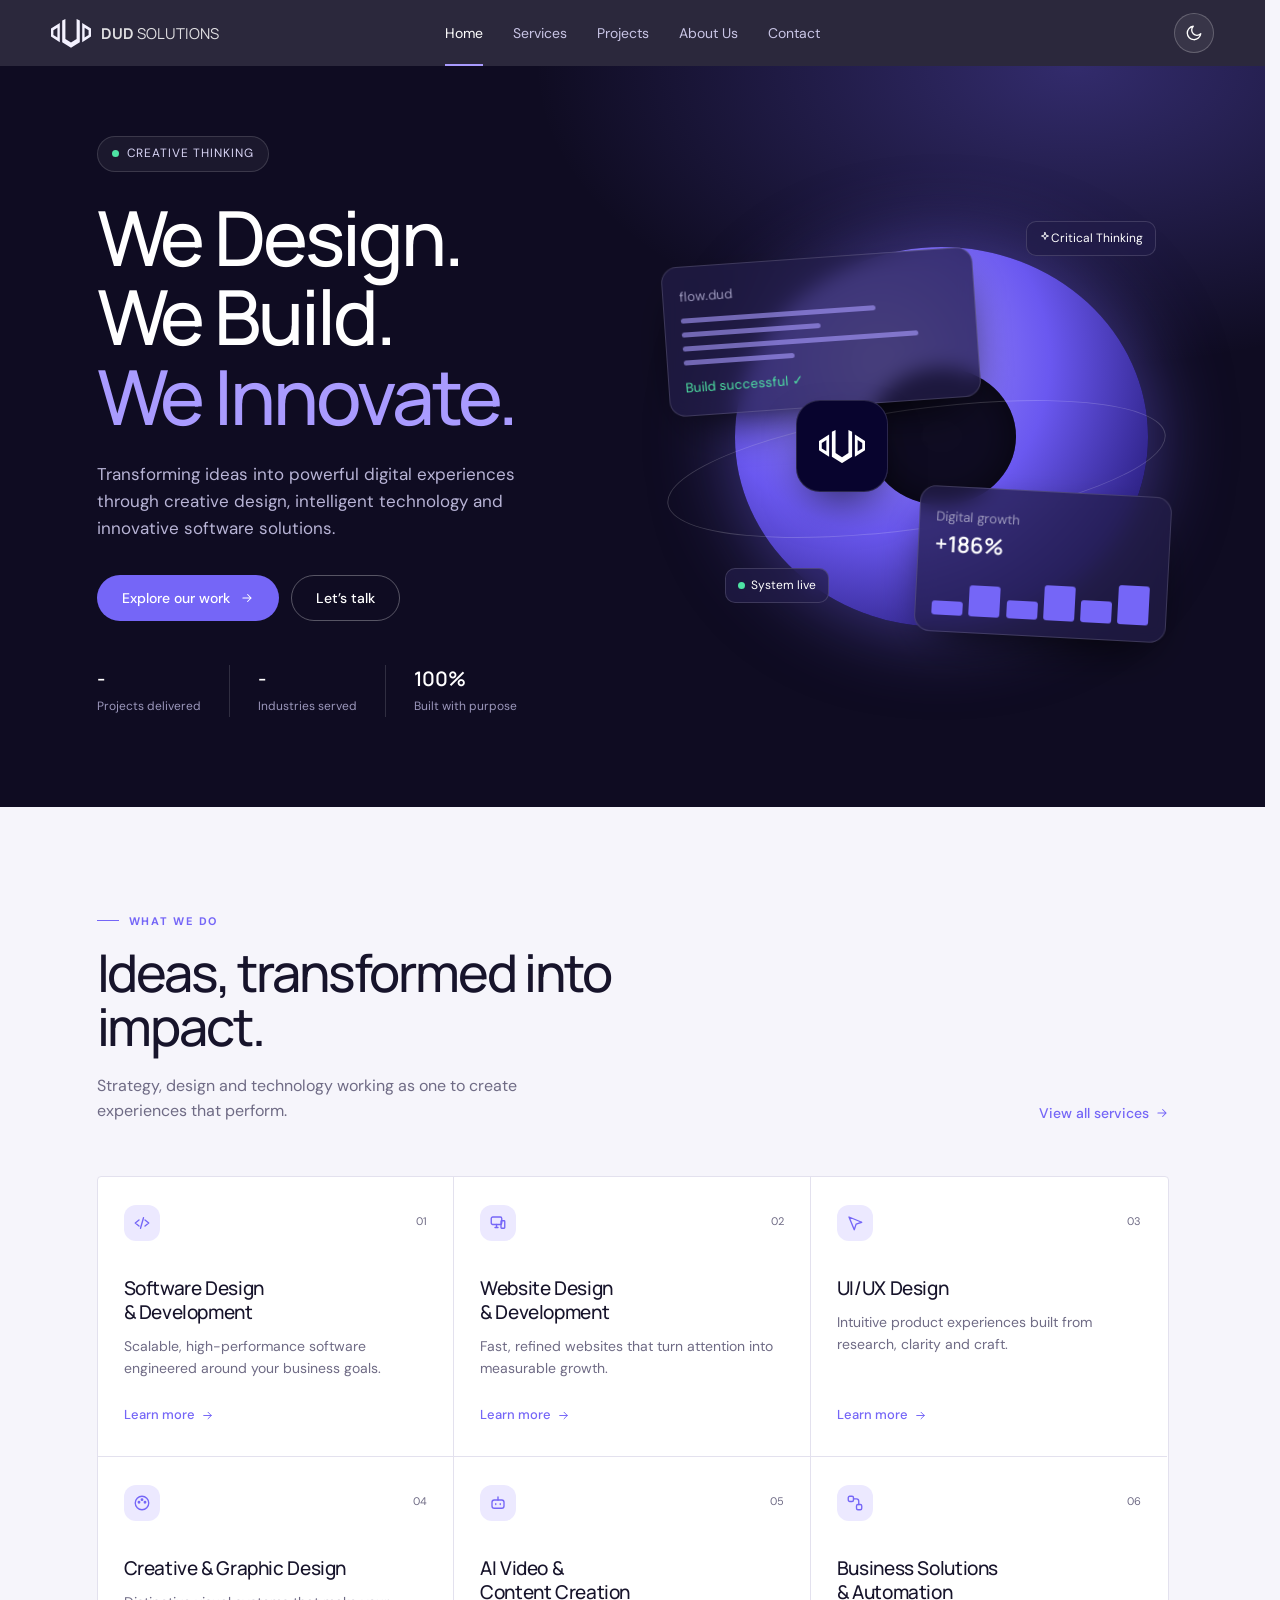
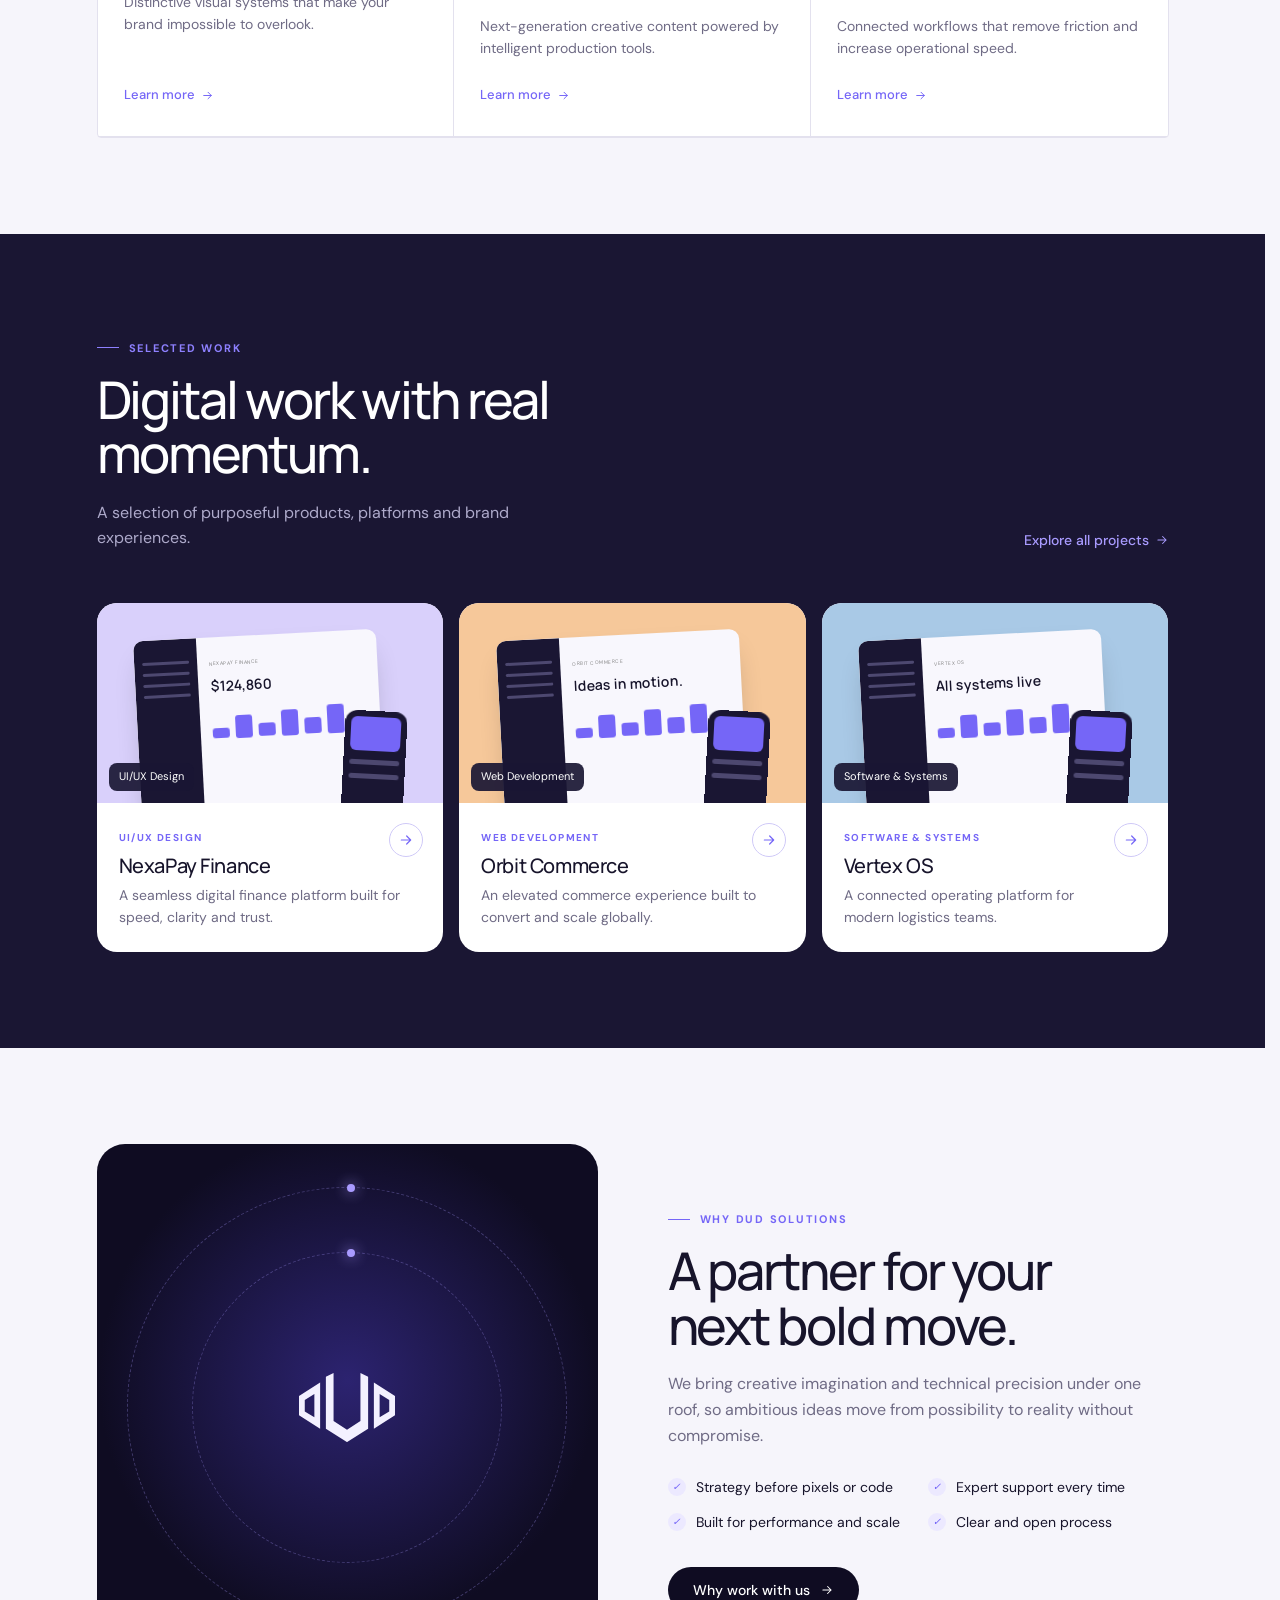
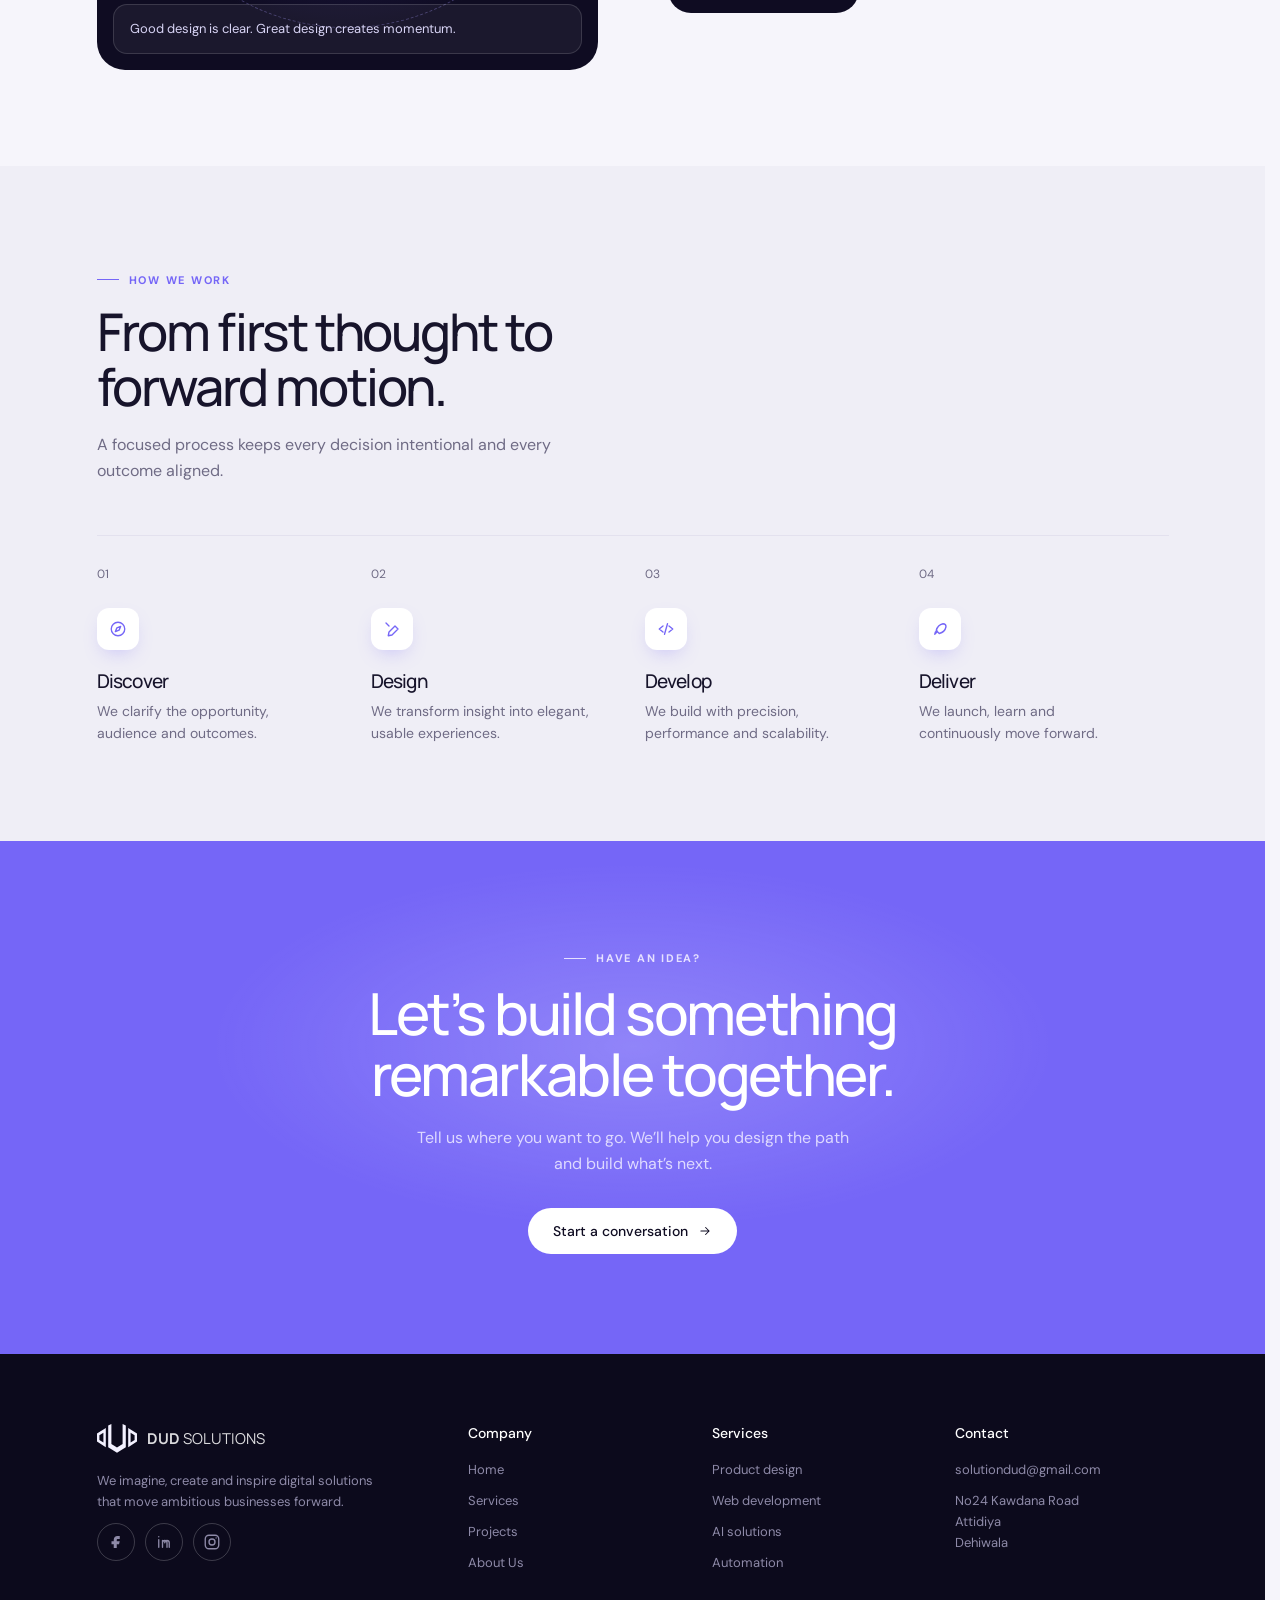
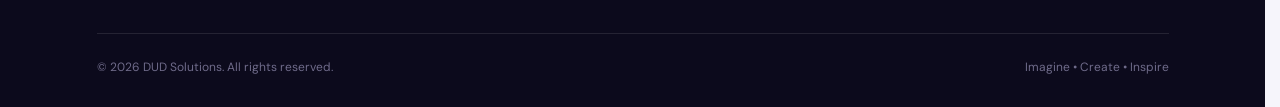
==== commit ec766035: "Fix Instagram link in social media section Updated Instagram link to point to the correct URL." ====
--- a/index.html
+++ b/index.html
@@ -338,9 +338,9 @@
           <a class="brand" href="index.html"><svg viewBox="0 0 100 72"><path d="M0 24L22 10V58L0 44ZM6 28V40L16 46V22Z" fill-rule="evenodd"/><path d="M100 24L78 10V58L100 44ZM94 28V40L84 46V22Z" fill-rule="evenodd"/><path d="M28 4L36 0V50L50 59L64 50V0L72 4V58L50 72L28 58Z"/></svg><span><b>DUD</b> SOLUTIONS</span></a>
           <p style="margin-top:18px;max-width:300px">We imagine, create and inspire digital solutions that move ambitious businesses forward.</p>
           <div class="social-links">
-            <a aria-label="Facebook" href="contact.html"><svg viewBox="0 0 24 24" aria-hidden="true"><path d="M14 8h3V4h-3c-3 0-5 2-5 5v2H6v4h3v5h4v-5h3l1-4h-4V9c0-.7.3-1 1-1Z"/></svg></a>
+            <a aria-label="Facebook" href="https://www.facebook.com/profile.php?id=61596871286581"><svg viewBox="0 0 24 24" aria-hidden="true"><path d="M14 8h3V4h-3c-3 0-5 2-5 5v2H6v4h3v5h4v-5h3l1-4h-4V9c0-.7.3-1 1-1Z"/></svg></a>
             <a aria-label="LinkedIn" href="contact.html"><svg viewBox="0 0 24 24" aria-hidden="true"><path d="M5 9v10M5 5v.01M10 19v-6a3 3 0 0 1 6 0v6M10 10v9M19 19v-6a3 3 0 0 0-6 0"/></svg></a>
-            <a aria-label="Instagram" href="contact.html"><svg viewBox="0 0 24 24" aria-hidden="true"><rect x="3" y="3" width="18" height="18" rx="5"/><circle cx="12" cy="12" r="4"/><path d="M17.5 6.5h.01"/></svg></a>
+            <a aria-label="Instagram" href="https://www.instagram.com/dudsolutions/?hl=en"><svg viewBox="0 0 24 24" aria-hidden="true"><rect x="3" y="3" width="18" height="18" rx="5"/><circle cx="12" cy="12" r="4"/><path d="M17.5 6.5h.01"/></svg></a>
           </div>
         </div>
         <div>
@@ -359,7 +359,7 @@
         </div>
         <div>
           <h4>Contact</h4>
-          <a href="contact.html">hello@dudsolutions.com</a>
+          <a href="mailto:solutiondud@gmail.com">solutiondud@gmail.com</a>
           <p>No24 Kawdana Road <br> Attidiya<br> Dehiwala </p>
         </div>
       </div>
--- a/css/styles.css
+++ b/css/styles.css
@@ -0,0 +1,2452 @@
+/*
+ * DUD Solutions: main stylesheet
+ *
+ * Class names follow a simple convention:
+ *   .block          a component (.service-card, .project-body)
+ *   .block--variant a variation (.btn--primary, .hero--centered)
+ *   .is-state       a state toggled by JavaScript (.is-active, .is-open)
+ */
+
+/* ==========================================================================
+   Design tokens: colors for light & dark themes
+   ========================================================================== */
+
+:root {
+  --color-navy: #0f0c22;
+  --color-navy-soft: #1a1633;
+  --color-violet: #7566f7;
+  --color-violet-light: #a99bff;
+  --color-surface: #f6f5fb;
+  --color-surface-alt: #efeef6;
+  --color-card: #fff;
+  --color-text: #17142b;
+  --color-text-muted: #6f6b85;
+  --color-border: #e3e1ee;
+  --color-tint: #ece9ff;
+  box-sizing: border-box;
+  padding-top: env(safe-area-inset-top, 0px);
+  padding-bottom: env(safe-area-inset-bottom, 0px);
+}
+
+@media (prefers-color-scheme:dark) {
+  :root:not([data-theme="light"]) {
+    --color-surface: #14112a;
+    --color-surface-alt: #171331;
+    --color-card: #1d1938;
+    --color-text: #f1effc;
+    --color-text-muted: #a7a3c2;
+    --color-border: #2b2650;
+    --color-tint: #2a2552;
+    color-scheme: dark;
+  }
+}
+
+:root[data-theme="dark"] {
+  --color-surface: #14112a;
+  --color-surface-alt: #171331;
+  --color-card: #1d1938;
+  --color-text: #f1effc;
+  --color-text-muted: #a7a3c2;
+  --color-border: #2b2650;
+  --color-tint: #2a2552;
+  color-scheme: dark;
+}
+
+/* ==========================================================================
+   Base styles
+   ========================================================================== */
+
+html {
+  -webkit-text-size-adjust: 100%;
+  text-size-adjust: 100%;
+  scroll-padding-top: env(safe-area-inset-top, 0px);
+  scroll-behavior: smooth;
+  scrollbar-gutter: stable;
+}
+
+*,
+*::before,
+*::after {
+  box-sizing: border-box;
+}
+
+body {
+  margin: 0;
+  background: var(--color-surface);
+  color: var(--color-text);
+  font: 400 16px/1.6 'DM Sans', system-ui, sans-serif;
+  -webkit-font-smoothing: antialiased;
+}
+
+h1,
+h2,
+h3 {
+  font-family: 'Manrope', 'DM Sans', sans-serif;
+  letter-spacing: -.04em;
+  line-height: 1.05;
+  margin: 0;
+  font-weight: 500;
+  text-wrap: balance;
+}
+
+a {
+  color: inherit;
+  text-decoration: none;
+}
+
+.container {
+  max-width: 1120px;
+  margin: 0 auto;
+  padding-left: max(24px, env(safe-area-inset-left, 0px));
+  padding-right: max(24px, env(safe-area-inset-right, 0px));
+}
+
+svg.icon {
+  width: 1em;
+  height: 1em;
+  stroke: currentColor;
+  fill: none;
+  stroke-width: 1.8;
+  stroke-linecap: round;
+  stroke-linejoin: round;
+  vertical-align: -.12em;
+}
+
+/* ==========================================================================
+   Header & navigation
+   ========================================================================== */
+
+.site-header {
+  position: sticky;
+  top: env(safe-area-inset-top, 0px);
+  z-index: 20;
+  background: rgba(15, 12, 34, .88);
+  backdrop-filter: blur(14px);
+}
+
+.site-header .container {
+  width: 100%;
+  max-width: none;
+  padding-inline: clamp(24px, 4vw, 64px);
+  display: grid;
+  grid-template-columns: 1fr auto 1fr;
+  align-items: center;
+}
+
+.site-header .brand {
+  grid-column: 1;
+  justify-self: start;
+}
+
+.site-header nav {
+  grid-column: 2;
+  justify-self: center;
+}
+
+.site-header nav .btn {
+  flex: none;
+  white-space: nowrap;
+}
+
+.site-header .theme-toggle {
+  grid-column: 3;
+  justify-self: end;
+}
+
+.brand {
+  display: flex;
+  align-items: center;
+  gap: 10px;
+  color: #fff;
+  font: 700 15px 'Manrope', sans-serif;
+}
+
+.brand svg {
+  width: 40px;
+  fill: #f3f1ff;
+}
+
+.brand b {
+  font-weight: 700;
+}
+
+.brand span {
+  font-weight: 400;
+  opacity: .85;
+}
+
+nav {
+  display: flex;
+  gap: 30px;
+  align-items: center;
+  min-width: 0;
+}
+
+nav a.nav-link {
+  color: #c9c5e6;
+  font-size: 14px;
+  padding: 22px 0;
+  position: relative;
+  transition: color .2s;
+}
+
+nav a.nav-link:hover,
+nav a.nav-link.is-active {
+  color: #fff;
+}
+
+nav a.nav-link::after {
+  content: "";
+  position: absolute;
+  left: 0;
+  right: 0;
+  bottom: 0;
+  height: 2px;
+  background: var(--color-violet-light);
+  transform: scaleX(0);
+  transition: transform .3s;
+}
+
+nav a.nav-link.is-active::after {
+  transform: scaleX(1);
+}
+
+.menu-toggle {
+  display: none;
+  background: none;
+  border: 0;
+  color: #fff;
+  font-size: 26px;
+  cursor: pointer;
+}
+
+/* ==========================================================================
+   Buttons
+   ========================================================================== */
+
+.btn {
+  position: relative;
+  overflow: hidden;
+  display: inline-flex;
+  align-items: center;
+  gap: 10px;
+  border-radius: 99px;
+  padding: 13px 24px;
+  font: 500 14px 'DM Sans', sans-serif;
+  border: 1px solid transparent;
+  cursor: pointer;
+  transition: transform .25s, box-shadow .25s, background .25s;
+}
+
+.btn::before {
+  content: "";
+  position: absolute;
+  top: 0;
+  left: -70%;
+  width: 50%;
+  height: 100%;
+  background: linear-gradient(100deg, transparent, rgba(255, 255, 255, .35), transparent);
+  transform: skewX(-20deg);
+  transition: left .6s;
+}
+
+.btn:hover::before {
+  left: 130%;
+}
+
+.btn .icon {
+  transition: transform .25s;
+}
+
+.btn:hover .icon {
+  transform: translateX(5px);
+}
+
+.btn:hover {
+  transform: translateY(-2px);
+}
+
+.btn:active {
+  transform: translateY(0) scale(.97);
+}
+
+.btn--primary {
+  background: var(--color-violet);
+  color: #fff;
+}
+
+.btn--primary:hover {
+  box-shadow: 0 10px 28px -6px rgba(117, 102, 247, .7);
+}
+
+.btn--outline {
+  background: transparent;
+  color: #fff;
+  border-color: rgba(255, 255, 255, .3);
+}
+
+.btn--outline:hover {
+  background: rgba(255, 255, 255, .08);
+}
+
+.btn--dark {
+  background: var(--color-navy);
+  color: #fff;
+}
+
+.btn--dark:hover {
+  box-shadow: 0 10px 24px -8px rgba(15, 12, 34, .6);
+}
+
+.btn--light {
+  background: #fff;
+  color: var(--color-navy);
+}
+
+.btn--light:hover {
+  box-shadow: 0 12px 30px -8px rgba(0, 0, 0, .35);
+}
+
+:focus-visible {
+  outline: 2px solid var(--color-violet-light);
+  outline-offset: 3px;
+}
+
+/* ==========================================================================
+   Eyebrow label
+   ========================================================================== */
+
+.eyebrow {
+  display: inline-flex;
+  align-items: center;
+  gap: 10px;
+  color: var(--color-violet);
+  font: 700 11px 'DM Sans', sans-serif;
+  letter-spacing: .16em;
+  text-transform: uppercase;
+  margin-bottom: 18px;
+}
+
+.eyebrow::before {
+  content: "";
+  width: 22px;
+  height: 1px;
+  background: currentColor;
+}
+
+.section--dark .eyebrow {
+  color: #8e80ff;
+}
+
+/* ==========================================================================
+   Hero
+   ========================================================================== */
+
+.hero {
+  background: radial-gradient(900px 500px at 85% 0%, rgba(117, 102, 247, .35), transparent 60%), var(--color-navy);
+  color: #fff;
+  overflow: hidden;
+}
+
+.hero .container {
+  padding-top: 70px;
+  padding-bottom: 90px;
+}
+
+.hero--contact .container {
+  padding-top: 80px;
+  padding-bottom: 100px;
+}
+
+.hero.hero--centered .container {
+  text-align: center;
+  padding-top: 80px;
+  padding-bottom: 90px;
+}
+
+.hero.hero--centered h1 {
+  font-size: clamp(38px, 6vw, 62px);
+  max-width: 820px;
+  margin: 0 auto;
+}
+
+.hero.hero--centered p {
+  color: #b8b4d6;
+  max-width: 560px;
+  margin: 22px auto 0;
+  font-size: 17px;
+}
+
+.hero.hero--centered .eyebrow {
+  justify-content: center;
+}
+
+.hero-grid {
+  display: grid;
+  grid-template-columns: 1.05fr 1fr;
+  gap: 40px;
+  align-items: center;
+}
+
+.badge {
+  display: inline-flex;
+  align-items: center;
+  gap: 8px;
+  border: 1px solid rgba(255, 255, 255, .14);
+  background: rgba(255, 255, 255, .05);
+  border-radius: 99px;
+  padding: 7px 14px;
+  font-size: 12px;
+  letter-spacing: .08em;
+  text-transform: uppercase;
+  color: #d8d4f5;
+}
+
+.status-dot {
+  width: 7px;
+  height: 7px;
+  border-radius: 50%;
+  background: #4ee3a4;
+  box-shadow: 0 0 0 0 rgba(78, 227, 164, .6);
+  animation: pulse 2s infinite;
+}
+
+@keyframes pulse {
+  70% {
+    box-shadow: 0 0 0 8px rgba(78, 227, 164, 0);
+  }
+  100% {
+    box-shadow: 0 0 0 0 rgba(78, 227, 164, 0);
+  }
+}
+
+.hero h1.hero-title {
+  font-size: clamp(44px, 7vw, 76px);
+  margin: 26px 0 24px;
+}
+
+.hero h1 em {
+  font-style: normal;
+  color: var(--color-violet-light);
+}
+
+.hero .hero-lead {
+  color: #b8b4d6;
+  max-width: 470px;
+  font-size: 17px;
+}
+
+.hero-actions {
+  display: flex;
+  gap: 12px;
+  flex-wrap: wrap;
+  margin: 32px 0 44px;
+}
+
+.hero-stats {
+  display: flex;
+  gap: 28px;
+}
+
+.hero-stats div {
+  padding-right: 28px;
+  border-right: 1px solid rgba(255, 255, 255, .14);
+}
+
+.hero-stats div:last-child {
+  border: 0;
+}
+
+.hero-stats b {
+  display: block;
+  font: 600 20px 'Manrope', sans-serif;
+}
+
+.hero-stats span {
+  font-size: 12px;
+  color: #9b97bb;
+}
+
+.hero-visual {
+  position: relative;
+  height: 440px;
+}
+
+.orb {
+  position: absolute;
+  inset: 40px 20px 20px 70px;
+  border-radius: 50%;
+  background: radial-gradient(circle at 35% 30%, #a698ff, #6a58f0 45%, #2a1f80 80%);
+  box-shadow: 0 0 80px rgba(117, 102, 247, .5);
+  animation: spin 18s linear infinite;
+}
+
+.orb::after {
+  content: "";
+  position: absolute;
+  inset: 32%;
+  border-radius: 50%;
+  background: var(--color-navy);
+  box-shadow: inset 0 0 40px rgba(0, 0, 0, .6);
+}
+
+.orbit-ring {
+  position: absolute;
+  left: 0;
+  right: 0;
+  top: 46%;
+  height: 120px;
+  border: 1px solid rgba(255, 255, 255, .18);
+  border-radius: 50%;
+  transform: rotate(-8deg);
+}
+
+@keyframes spin {
+  to {
+    filter: hue-rotate(25deg);
+  }
+}
+
+.floating-card {
+  position: absolute;
+  border: 1px solid rgba(255, 255, 255, .14);
+  background: rgba(34, 28, 72, .72);
+  backdrop-filter: blur(10px);
+  border-radius: 16px;
+  box-shadow: 0 20px 50px -20px #000;
+  animation: float 6s ease-in-out infinite;
+}
+
+@keyframes float {
+  50% {
+    transform: translateY(-12px);
+  }
+}
+
+.floating-card--code {
+  left: 0;
+  top: 50px;
+  width: 62%;
+  padding: 16px;
+  transform: rotate(-4deg);
+  animation-delay: -1s;
+}
+
+.floating-card--growth {
+  right: 0;
+  bottom: 10px;
+  width: 50%;
+  padding: 16px;
+  transform: rotate(3deg);
+  animation-delay: -3s;
+}
+
+.floating-card--logo {
+  left: 26%;
+  top: 44%;
+  width: 92px;
+  height: 92px;
+  display: grid;
+  place-items: center;
+  border-radius: 24px;
+  background: #08042e;
+  animation-delay: -2s;
+}
+
+.floating-card--logo svg {
+  width: 46px;
+  fill: #fff;
+}
+
+.floating-tag {
+  position: absolute;
+  right: 12px;
+  top: 14px;
+  padding: 7px 12px;
+  border-radius: 10px;
+  font-size: 12px;
+  animation-delay: -4s;
+}
+
+.floating-tag--status {
+  left: 12%;
+  bottom: 44px;
+  padding: 7px 12px;
+  border-radius: 10px;
+  font-size: 12px;
+  animation-delay: -5s;
+}
+
+.skeleton-line {
+  height: 5px;
+  border-radius: 3px;
+  background: rgba(169, 155, 255, .6);
+  margin: 9px 0;
+}
+
+.mini-chart {
+  display: flex;
+  gap: 6px;
+  align-items: flex-end;
+  height: 46px;
+  margin-top: 10px;
+}
+
+.mini-chart i {
+  flex: 1;
+  background: var(--color-violet);
+  border-radius: 3px;
+  animation: grow 1.4s ease-out both;
+}
+
+@keyframes grow {
+  from {
+    transform: scaleY(.1);
+    transform-origin: bottom;
+  }
+}
+
+.fade-in {
+  animation: fade-up .8s cubic-bezier(.2, .7, .2, 1) both;
+}
+
+@keyframes fade-up {
+  from {
+    opacity: 0;
+    transform: translateY(24px);
+  }
+}
+
+/* ==========================================================================
+   Page sections
+   ========================================================================== */
+
+section {
+  padding: 96px 0;
+}
+
+.section--dark {
+  background: var(--color-navy-soft);
+  color: #fff;
+}
+
+.section--tinted {
+  background: var(--color-surface-alt);
+}
+
+h2 {
+  font-size: clamp(32px, 4.6vw, 52px);
+}
+
+.section-subtitle {
+  color: var(--color-text-muted);
+  max-width: 470px;
+  margin: 18px 0 0;
+}
+
+.section--dark .section-subtitle {
+  color: #aeaacb;
+}
+
+.section-header {
+  display: flex;
+  justify-content: space-between;
+  align-items: flex-end;
+  gap: 20px;
+  margin-bottom: 52px;
+  flex-wrap: wrap;
+}
+
+.text-link {
+  color: var(--color-violet);
+  font-weight: 500;
+  font-size: 14px;
+  transition: gap .2s;
+  display: inline-flex;
+  gap: 6px;
+  align-items: center;
+}
+
+.text-link:hover {
+  gap: 12px;
+}
+
+.section--dark .text-link {
+  color: var(--color-violet-light);
+}
+
+/* ==========================================================================
+   Service cards
+   ========================================================================== */
+
+.service-grid {
+  display: grid;
+  grid-template-columns: repeat(3, 1fr);
+  border: 1px solid var(--color-border);
+  border-radius: 4px;
+  background: var(--color-card);
+}
+
+.service-card {
+  position: relative;
+  padding: 28px 26px 30px;
+  border: 0 solid var(--color-border);
+  border-right-width: 1px;
+  border-bottom-width: 1px;
+  overflow: hidden;
+  transition: background .3s, transform .3s, box-shadow .3s;
+  display: flex;
+  flex-direction: column;
+  min-height: 250px;
+}
+
+.service-card:nth-child(3n) {
+  border-right: 0;
+}
+
+.service-card:nth-last-child(-n3) {
+  border-bottom: 0;
+}
+
+.service-card::before {
+  content: "";
+  position: absolute;
+  left: 0;
+  top: 0;
+  height: 3px;
+  width: 100%;
+  background: var(--color-violet);
+  transform: scaleX(0);
+  transform-origin: left;
+  transition: transform .4s;
+}
+
+.service-card:hover {
+  background: var(--color-card);
+  transform: translateY(-6px);
+  box-shadow: 0 24px 50px -20px rgba(117, 102, 247, .45);
+  z-index: 2;
+}
+
+.service-card:hover::before {
+  transform: scaleX(1);
+}
+
+.icon-box {
+  width: 36px;
+  height: 36px;
+  border-radius: 12px;
+  background: var(--color-tint);
+  color: var(--color-violet);
+  display: grid;
+  place-items: center;
+  font-size: 18px;
+  transition: background .3s, color .3s, transform .4s;
+}
+
+.service-card:hover .icon-box {
+  background: var(--color-violet);
+  color: #fff;
+  transform: rotate(-8deg) scale(1.1);
+}
+
+.service-card .service-number {
+  position: absolute;
+  right: 26px;
+  top: 36px;
+  font-size: 11px;
+  color: var(--color-text-muted);
+}
+
+.service-card h3 {
+  font-size: 19px;
+  letter-spacing: -.02em;
+  margin: 36px 0 10px;
+  line-height: 1.25;
+  max-width: 230px;
+}
+
+.service-card p {
+  margin: 0 0 auto;
+  color: var(--color-text-muted);
+  font-size: 14px;
+}
+
+.service-card .text-link {
+  margin-top: 26px;
+  font-size: 13px;
+}
+
+/* ==========================================================================
+   Project cards & filters
+   ========================================================================== */
+
+.project-grid {
+  display: grid;
+  grid-template-columns: repeat(3, 1fr);
+  gap: 16px;
+}
+
+.project-card {
+  background: var(--color-card);
+  color: var(--color-text);
+  border-radius: 20px;
+  overflow: hidden;
+  transition: transform .35s, box-shadow .35s;
+  cursor: pointer;
+}
+
+.project-card:hover {
+  transform: translateY(-8px);
+  box-shadow: 0 30px 60px -24px rgba(0, 0, 0, .45);
+}
+
+.project-card.is-hidden {
+  display: none;
+}
+
+.project-image {
+  position: relative;
+  height: 200px;
+  overflow: hidden;
+}
+
+.laptop-mockup {
+  position: absolute;
+  left: 12%;
+  top: 16%;
+  width: 70%;
+  height: 100%;
+  background: #f8f7fd;
+  border-radius: 10px;
+  transform: rotate(-3deg);
+  transition: transform .5s;
+  box-shadow: 0 14px 30px -12px rgba(0, 0, 0, .3);
+  display: flex;
+  overflow: hidden;
+}
+
+.project-card:hover .laptop-mockup {
+  transform: rotate(-1deg) scale(1.08) translateY(-6px);
+}
+
+.laptop-mockup .mockup-sidebar {
+  width: 26%;
+  background: #1a1633;
+  padding: 14px 8px;
+}
+
+.laptop-mockup .mockup-sidebar i {
+  display: block;
+  height: 3px;
+  background: #4d4870;
+  margin: 8px 0;
+  border-radius: 2px;
+}
+
+.laptop-mockup .mockup-main {
+  flex: 1;
+  padding: 10px 12px;
+}
+
+.laptop-mockup small {
+  font-size: 5px;
+  letter-spacing: .1em;
+  color: #888;
+  text-transform: uppercase;
+}
+
+.laptop-mockup strong {
+  display: block;
+  font: 600 14px 'Manrope', sans-serif;
+  margin: 3px 0 8px;
+}
+
+.laptop-mockup .mini-chart {
+  height: 34px;
+}
+
+.phone-mockup {
+  position: absolute;
+  right: 11%;
+  bottom: -20px;
+  width: 62px;
+  height: 112px;
+  border-radius: 12px;
+  background: #1a1633;
+  padding: 6px;
+  transform: rotate(3deg);
+  transition: transform .5s;
+}
+
+.project-card:hover .phone-mockup {
+  transform: rotate(0) translateY(-10px);
+}
+
+.phone-mockup i {
+  display: block;
+  height: 34px;
+  border-radius: 6px;
+  background: var(--color-violet);
+  margin-bottom: 6px;
+}
+
+.category-badge {
+  position: absolute;
+  left: 12px;
+  bottom: 12px;
+  background: rgba(26, 22, 51, .92);
+  color: #fff;
+  border-radius: 8px;
+  padding: 5px 10px;
+  font-size: 11px;
+}
+
+.project-body {
+  padding: 20px 22px 24px;
+  position: relative;
+}
+
+.project-body small {
+  font-size: 10px;
+  letter-spacing: .14em;
+  text-transform: uppercase;
+  color: var(--color-violet);
+  font-weight: 700;
+}
+
+.project-body h3 {
+  font-size: 20px;
+  margin: 6px 0 8px;
+  letter-spacing: -.02em;
+}
+
+.project-body p {
+  margin: 0;
+  color: var(--color-text-muted);
+  font-size: 14px;
+  padding-right: 20px;
+}
+
+.project-arrow {
+  position: absolute;
+  right: 20px;
+  top: 20px;
+  width: 34px;
+  height: 34px;
+  border-radius: 50%;
+  border: 1px solid #cfc9f7;
+  color: var(--color-violet);
+  display: grid;
+  place-items: center;
+  transition: all .3s;
+}
+
+.project-card:hover .project-arrow {
+  background: var(--color-violet);
+  color: #fff;
+  transform: rotate(-45deg);
+}
+
+.filter-bar {
+  display: flex;
+  gap: 10px;
+  flex-wrap: wrap;
+  margin-bottom: 34px;
+}
+
+.filter-chip {
+  border: 1px solid var(--color-border);
+  background: var(--color-card);
+  color: var(--color-text-muted);
+  border-radius: 99px;
+  padding: 8px 18px;
+  font: 400 13px 'DM Sans';
+  cursor: pointer;
+  transition: all .25s;
+}
+
+.filter-chip:hover {
+  transform: translateY(-2px);
+  border-color: var(--color-violet);
+}
+
+.filter-chip.is-active {
+  background: var(--color-navy);
+  color: #fff;
+  border-color: var(--color-navy);
+}
+
+/* ==========================================================================
+   Featured case study
+   ========================================================================== */
+
+.case-study {
+  display: grid;
+  grid-template-columns: 1fr 1.15fr;
+  gap: 56px;
+  align-items: center;
+}
+
+.case-study .project-image {
+  height: 400px;
+  border-radius: 28px;
+}
+
+.case-study .laptop-mockup {
+  left: 10%;
+  top: 12%;
+  width: 80%;
+  height: 100%;
+}
+
+.case-study-stats {
+  display: flex;
+  gap: 34px;
+  margin: 28px 0;
+}
+
+.case-study-stats b {
+  display: block;
+  font: 600 30px 'Manrope';
+}
+
+.case-study-stats span {
+  font-size: 12px;
+  color: var(--color-text-muted);
+}
+
+/* ==========================================================================
+   Why us
+   ========================================================================== */
+
+.why-us {
+  display: grid;
+  grid-template-columns: 1fr 1fr;
+  gap: 70px;
+  align-items: center;
+}
+
+.brand-visual {
+  position: relative;
+  border-radius: 28px;
+  background: radial-gradient(circle at 50% 45%, #2c2370, var(--color-navy) 65%);
+  aspect-ratio: 1/1.05;
+  display: grid;
+  place-items: center;
+  overflow: hidden;
+}
+
+.brand-visual .orbit {
+  position: absolute;
+  border: 1px dashed rgba(169, 155, 255, .3);
+  border-radius: 50%;
+  animation: rotate-orbit 22s linear infinite;
+}
+
+.brand-visual .orbit::after {
+  content: "";
+  position: absolute;
+  top: -4px;
+  left: 50%;
+  width: 8px;
+  height: 8px;
+  border-radius: 50%;
+  background: var(--color-violet-light);
+  box-shadow: 0 0 14px var(--color-violet-light);
+}
+
+.brand-visual .orbit.orbit--inner {
+  width: 62%;
+  aspect-ratio: 1;
+}
+
+.brand-visual .orbit.orbit--outer {
+  width: 88%;
+  aspect-ratio: 1;
+  animation-duration: 34s;
+  animation-direction: reverse;
+}
+
+@keyframes rotate-orbit {
+  to {
+    transform: rotate(360deg);
+  }
+}
+
+.brand-visual svg {
+  width: 96px;
+  fill: #f3f1ff;
+  position: relative;
+}
+
+.brand-visual blockquote {
+  position: absolute;
+  left: 16px;
+  right: 16px;
+  bottom: 16px;
+  margin: 0;
+  padding: 14px 16px;
+  border: 1px solid rgba(255, 255, 255, .14);
+  border-radius: 14px;
+  background: rgba(255, 255, 255, .05);
+  color: #d8d4f5;
+  font-size: 13px;
+}
+
+.checklist {
+  display: grid;
+  grid-template-columns: 1fr 1fr;
+  gap: 12px 20px;
+  margin: 28px 0 34px;
+  font-size: 14px;
+}
+
+.checklist span {
+  display: flex;
+  gap: 10px;
+  align-items: center;
+}
+
+.checklist i {
+  width: 18px;
+  height: 18px;
+  border-radius: 50%;
+  background: var(--color-tint);
+  color: var(--color-violet);
+  display: grid;
+  place-items: center;
+  font-size: 10px;
+  flex: none;
+}
+
+/* ==========================================================================
+   Process steps
+   ========================================================================== */
+
+.process-steps {
+  display: grid;
+  grid-template-columns: repeat(4, 1fr);
+  gap: 24px;
+  border-top: 1px solid var(--color-border);
+  padding-top: 24px;
+}
+
+.section--dark .process-steps {
+  border-color: rgba(255, 255, 255, .12);
+}
+
+.process-step {
+  position: relative;
+  transition: transform .3s;
+}
+
+.process-step:hover {
+  transform: translateY(-6px);
+}
+
+.process-step small {
+  color: var(--color-text-muted);
+  font-size: 12px;
+}
+
+.process-step .icon-box {
+  width: 42px;
+  height: 42px;
+  background: var(--color-card);
+  box-shadow: 0 8px 20px -8px rgba(117, 102, 247, .4);
+  margin: 22px 0 22px;
+}
+
+.section--dark .process-step .icon-box {
+  background: rgba(255, 255, 255, .08);
+  box-shadow: none;
+}
+
+.process-step:hover .icon-box {
+  background: var(--color-violet);
+  color: #fff;
+}
+
+.process-step h3 {
+  font-size: 19px;
+  margin-bottom: 8px;
+}
+
+.process-step p {
+  margin: 0;
+  font-size: 14px;
+  color: var(--color-text-muted);
+  max-width: 220px;
+}
+
+.section--dark .process-step p {
+  color: #aeaacb;
+}
+
+/* ==========================================================================
+   About page
+   ========================================================================== */
+
+.two-column {
+  display: grid;
+  grid-template-columns: 1fr 1fr;
+  gap: 60px;
+  align-items: start;
+}
+
+.two-column .intro-text {
+  font: 400 21px/1.5 'DM Sans';
+  margin: 0 0 18px;
+}
+
+.two-column p {
+  color: var(--color-text-muted);
+}
+
+.mission-vision {
+  display: grid;
+  grid-template-columns: 1fr 1fr;
+  gap: 18px;
+}
+
+.info-card {
+  background: var(--color-card);
+  border-radius: 24px;
+  padding: 32px;
+  transition: transform .3s, box-shadow .3s;
+}
+
+.info-card:hover {
+  transform: translateY(-6px);
+  box-shadow: 0 26px 50px -24px rgba(117, 102, 247, .5);
+}
+
+.info-card small {
+  display: block;
+  margin: 22px 0 8px;
+  color: var(--color-violet);
+  font-size: 10px;
+  letter-spacing: .14em;
+  text-transform: uppercase;
+}
+
+.info-card h3 {
+  font-size: 26px;
+  letter-spacing: -.03em;
+}
+
+.info-card p {
+  color: var(--color-text-muted);
+  margin: 14px 0 0;
+}
+
+.values-grid {
+  display: grid;
+  grid-template-columns: repeat(4, 1fr);
+}
+
+.value-item {
+  padding: 24px 20px;
+  border-left: 1px solid var(--color-border);
+  transition: background .3s;
+}
+
+.value-item:hover {
+  background: var(--color-tint);
+}
+
+.value-item small {
+  color: var(--color-violet);
+  font-size: 12px;
+}
+
+.value-item h3 {
+  font-size: 19px;
+  margin: 32px 0 10px;
+}
+
+.value-item p {
+  margin: 0;
+  color: var(--color-text-muted);
+  font-size: 14px;
+}
+
+/* ==========================================================================
+   Call-to-action band
+   ========================================================================== */
+
+.cta-band {
+  background: radial-gradient(600px 260px at 50% 40%, rgba(255, 255, 255, .2), transparent 70%), var(--color-violet);
+  color: #fff;
+  text-align: center;
+  padding: 100px 0;
+}
+
+.cta-band .eyebrow {
+  color: #e6e1ff;
+  justify-content: center;
+}
+
+.cta-band h2 {
+  font-size: clamp(34px, 5.5vw, 58px);
+  max-width: 700px;
+  margin: 0 auto;
+}
+
+.cta-band p {
+  color: #ded9ff;
+  max-width: 440px;
+  margin: 20px auto 32px;
+}
+
+/* ==========================================================================
+   Contact page
+   ========================================================================== */
+
+.contact-layout {
+  display: grid;
+  grid-template-columns: 1fr 1.1fr;
+  gap: 70px;
+  align-items: start;
+}
+
+.contact-layout h1 {
+  font-size: clamp(40px, 6vw, 64px);
+  margin: 6px 0 24px;
+}
+
+.contact-layout p {
+  color: #b8b4d6;
+  max-width: 380px;
+}
+
+.contact-methods {
+  display: flex;
+  align-items: flex-start;
+  gap: 44px;
+  margin-top: 40px;
+}
+
+.contact-method {
+  display: flex;
+  flex-direction: column;
+  align-items: flex-start;
+  min-width: 0;
+}
+
+.contact-email {
+  display: inline-flex;
+  align-items: center;
+  gap: 9px;
+  margin-top: 8px;
+  color: #fff;
+  transition: color .2s;
+}
+
+.contact-email:hover {
+  color: var(--color-violet-light);
+}
+
+.contact-email svg {
+  width: 18px;
+  height: 18px;
+  fill: none;
+  stroke: currentColor;
+  stroke-width: 1.7;
+  stroke-linecap: round;
+  stroke-linejoin: round;
+}
+
+.contact-email--icon-only {
+  width: 40px;
+  height: 40px;
+  justify-content: center;
+  border: 1px solid rgba(255, 255, 255, .2);
+  border-radius: 50%;
+  background: rgba(255, 255, 255, .06);
+}
+
+.contact-email--icon-only:hover {
+  background: var(--color-violet);
+}
+
+.social-links {
+  display: flex;
+  gap: 10px;
+  margin-top: 10px;
+}
+
+@media(max-width:600px) {
+  .contact-methods {
+    gap: 28px;
+    flex-wrap: wrap;
+  }
+}
+
+.social-links a {
+  width: 38px;
+  height: 38px;
+  border: 1px solid rgba(255, 255, 255, .2);
+  border-radius: 50%;
+  display: grid;
+  place-items: center;
+  transition: all .3s;
+}
+
+.social-links svg {
+  width: 18px;
+  height: 18px;
+  fill: none;
+  stroke: currentColor;
+  stroke-width: 1.8;
+  stroke-linecap: round;
+  stroke-linejoin: round;
+}
+
+.social-links a[aria-label="Facebook"] svg {
+  fill: currentColor;
+  stroke: none;
+}
+
+.social-links a:hover {
+  background: var(--color-violet);
+  transform: translateY(-4px);
+}
+
+.contact-card {
+  background: #f6f5fb;
+  color: #17142b;
+  border-radius: 28px;
+  padding: 34px;
+  box-shadow: 0 40px 80px -30px #000;
+}
+
+.contact-card h3 {
+  font-size: 24px;
+  margin-bottom: 22px;
+}
+
+.form-row {
+  display: grid;
+  grid-template-columns: 1fr 1fr;
+  gap: 14px;
+}
+
+label {
+  display: block;
+  font: 700 13px 'DM Sans';
+  margin: 0 0 7px;
+}
+
+.form-field {
+  margin-bottom: 16px;
+}
+
+input,
+select,
+textarea {
+  width: 100%;
+  border: 1px solid #e1def0;
+  background: #fff;
+  border-radius: 12px;
+  padding: 12px 14px;
+  font: 400 14px 'DM Sans';
+  color: #17142b;
+  transition: border .2s, box-shadow .2s;
+}
+
+input:focus,
+select:focus,
+textarea:focus {
+  outline: 0;
+  border-color: var(--color-violet);
+  box-shadow: 0 0 0 4px rgba(117, 102, 247, .18);
+}
+
+textarea {
+  min-height: 110px;
+  resize: vertical;
+}
+
+.contact-card .btn {
+  width: 100%;
+  justify-content: center;
+  border-radius: 12px;
+  padding: 15px;
+}
+
+.form-success {
+  display: none;
+  text-align: center;
+  padding: 30px 0;
+}
+
+.form-success .icon-box {
+  margin: 0 auto 14px;
+  width: 52px;
+  height: 52px;
+  font-size: 24px;
+}
+
+/* ==========================================================================
+   Theme toggle button
+   ========================================================================== */
+
+.theme-toggle {
+  width: 40px;
+  height: 40px;
+  flex: none;
+  border-radius: 50%;
+  border: 1px solid rgba(255, 255, 255, .22);
+  background: rgba(255, 255, 255, .06);
+  color: #fff;
+  font-size: 18px;
+  display: grid;
+  place-items: center;
+  cursor: pointer;
+  margin-left: 16px;
+  transition: background .25s, transform .4s, box-shadow .25s;
+}
+
+.theme-toggle:hover {
+  background: var(--color-violet);
+  transform: rotate(25deg);
+  box-shadow: 0 8px 22px -6px rgba(117, 102, 247, .7);
+}
+
+.theme-toggle:active {
+  transform: scale(.9);
+}
+
+nav {
+  margin-left: auto;
+}
+
+.project-card {
+  transition: background .3s;
+}
+
+/* ==========================================================================
+   Footer
+   ========================================================================== */
+
+footer {
+  background: #0c0a1c;
+  color: #fff;
+  padding: 70px 0 30px;
+}
+
+.footer-grid {
+  display: grid;
+  grid-template-columns: 1.6fr 1fr 1fr 1fr;
+  gap: 30px;
+}
+
+footer h4 {
+  font: 500 14px 'DM Sans';
+  margin: 0 0 18px;
+}
+
+footer a,
+footer p {
+  display: block;
+  color: #8e8aa8;
+  font-size: 13px;
+  margin: 0 0 10px;
+}
+
+footer a:hover {
+  color: #fff;
+}
+
+.footer-bottom {
+  display: flex;
+  justify-content: space-between;
+  border-top: 1px solid rgba(255, 255, 255, .1);
+  margin-top: 50px;
+  padding-top: 24px;
+  font-size: 12px;
+  color: #6f6b8a;
+  flex-wrap: wrap;
+  gap: 10px;
+}
+
+.footer-bottom span {
+  color: #6f6b8a;
+}
+
+/* ==========================================================================
+   Responsive: tablet and mobile
+   ========================================================================== */
+
+/* ---- Tablet and below (<= 900px) ---------------------------------------- */
+
+@media (max-width: 900px) {
+
+  /* Header: a proper 64px bar with 44px touch targets */
+  .site-header .container {
+    display: flex;
+    align-items: center;
+    gap: 8px;
+    min-height: 64px;
+    padding-left: max(20px, env(safe-area-inset-left, 0px));
+    padding-right: max(20px, env(safe-area-inset-right, 0px));
+  }
+
+  .brand {
+    margin-right: auto;
+  }
+
+  .theme-toggle {
+    order: 2;
+    -webkit-tap-highlight-color: transparent;
+    width: 44px;
+    height: 44px;
+    margin-left: 0;
+  }
+
+  .menu-toggle {
+    order: 3;
+    display: grid;
+    place-items: center;
+    width: 44px;
+    height: 44px;
+    padding: 0;
+    border-radius: 50%;
+    font-size: 24px;
+    line-height: 1;
+    -webkit-tap-highlight-color: transparent;
+    transition: background .2s;
+  }
+
+  .menu-toggle:active {
+    background: rgba(255, 255, 255, .1);
+  }
+
+  /* Mobile menu: a full-width panel directly under the header */
+  .site-header nav {
+    position: absolute;
+    top: 100%;
+    left: 0;
+    right: 0;
+    margin: 0;
+    justify-self: stretch;
+    display: none;
+    flex-direction: column;
+    align-items: stretch;
+    gap: 0;
+    padding: 4px max(20px, env(safe-area-inset-right, 0px)) 20px max(20px, env(safe-area-inset-left, 0px));
+    background: var(--color-navy);
+    border-top: 1px solid rgba(255, 255, 255, .08);
+    box-shadow: 0 28px 40px -24px rgba(0, 0, 0, .7);
+    max-height: calc(100vh - 64px);
+    max-height: calc(100dvh - 64px - env(safe-area-inset-top, 0px));
+    overflow-y: auto;
+  }
+
+  .site-header nav.is-open {
+    display: flex;
+  }
+
+  nav a.nav-link {
+    padding: 15px 0;
+    font-size: 16px;
+    border-bottom: 1px solid rgba(255, 255, 255, .08);
+  }
+
+  nav a.nav-link:last-child {
+    border-bottom: 0;
+  }
+
+  nav a.nav-link::after {
+    display: none;
+  }
+
+  nav a.nav-link.is-active {
+    color: var(--color-violet-light);
+  }
+
+  /* Layouts stack into one column */
+  .hero-grid,
+  .why-us,
+  .case-study,
+  .two-column,
+  .contact-layout,
+  .mission-vision {
+    grid-template-columns: 1fr;
+  }
+
+  .hero-grid {
+    gap: 32px;
+  }
+
+  .why-us,
+  .case-study,
+  .two-column,
+  .contact-layout {
+    gap: 40px;
+  }
+
+  .hero-visual {
+    height: 380px;
+  }
+
+  /* Service cards become separate cards, so borders never double up */
+  .service-grid,
+  .project-grid {
+    grid-template-columns: 1fr 1fr;
+  }
+
+  .service-grid {
+    border: 0;
+    background: none;
+    gap: 12px;
+  }
+
+  .service-card:nth-child(n) {
+    border: 1px solid var(--color-border);
+    border-radius: 16px;
+    background: var(--color-card);
+    min-height: 0;
+  }
+
+  .process-steps,
+  .values-grid {
+    grid-template-columns: 1fr 1fr;
+  }
+
+  /* Footer: brand on its own row, link columns beneath */
+  .footer-grid {
+    grid-template-columns: 1fr 1fr;
+    gap: 32px 24px;
+  }
+
+  .footer-grid > :first-child {
+    grid-column: 1 / -1;
+  }
+
+  .footer-grid > div:not(:first-child) a {
+    padding: 5px 0;
+    margin-bottom: 2px;
+  }
+
+  /* 16px inputs stop iOS Safari from zooming the page when a field is tapped */
+  input,
+  select,
+  textarea {
+    font-size: 16px;
+  }
+}
+
+/* ---- Phones (<= 600px) --------------------------------------------------- */
+
+@media (max-width: 600px) {
+  .container {
+    padding-left: max(20px, env(safe-area-inset-left, 0px));
+    padding-right: max(20px, env(safe-area-inset-right, 0px));
+  }
+
+  section {
+    padding: 48px 0;
+  }
+
+  h2 {
+    font-size: clamp(28px, 8vw, 36px);
+  }
+
+  /* Let headings wrap naturally instead of leaving one word stranded on a line */
+  h2 br {
+    display: none;
+  }
+
+  .cta-band {
+    padding: 72px 0;
+  }
+
+  .cta-band h2 {
+    font-size: clamp(30px, 8.5vw, 40px);
+  }
+
+  .section-header {
+    margin-bottom: 36px;
+  }
+
+  /* Hero */
+  .hero .container {
+    padding-top: 40px;
+    padding-bottom: 56px;
+  }
+
+  .hero.hero--centered .container {
+    padding-top: 28px;
+    padding-bottom: 36px;
+  }
+
+  .hero--contact .container {
+    padding-top: 48px;
+    padding-bottom: 56px;
+  }
+
+  .hero h1.hero-title {
+    font-size: clamp(40px, 11.5vw, 56px);
+    margin: 22px 0 20px;
+  }
+
+  .hero-actions {
+    margin: 28px 0 36px;
+  }
+
+  .hero-actions .btn {
+    flex: 1 1 auto;
+    justify-content: center;
+  }
+
+  .hero-stats {
+    display: grid;
+    grid-template-columns: repeat(3, 1fr);
+    gap: 0;
+  }
+
+  .hero-stats div {
+    padding: 0 10px;
+  }
+
+  .hero-stats div:first-child {
+    padding-left: 0;
+  }
+
+  .hero-stats span {
+    display: block;
+    line-height: 1.4;
+  }
+
+  /* Hero visual: re-laid-out so the floating cards no longer cover each other */
+  .hero-visual {
+    height: 360px;
+  }
+
+  .orb {
+    inset: 30px 8px 10px 48px;
+  }
+
+  .floating-card--code {
+    top: 56px;
+    width: 66%;
+    padding: 14px;
+  }
+
+  .floating-card--logo {
+    left: 70%;
+    top: 22%;
+    width: 72px;
+    height: 72px;
+    border-radius: 20px;
+  }
+
+  .floating-card--logo svg {
+    width: 38px;
+  }
+
+  .floating-card--growth {
+    width: 54%;
+    padding: 14px;
+    bottom: 8px;
+  }
+
+  .floating-tag {
+    top: 8px;
+    right: 8px;
+  }
+
+  .floating-tag--status {
+    left: 6%;
+    bottom: 40px;
+  }
+
+  /* Grids go single column */
+  .service-grid,
+  .project-grid,
+  .process-steps,
+  .values-grid,
+  .form-row,
+  .checklist {
+    grid-template-columns: 1fr;
+  }
+
+  .process-step p {
+    max-width: none;
+  }
+
+  .case-study .project-image {
+    height: 300px;
+    border-radius: 24px;
+  }
+
+  .case-study-stats {
+    gap: 28px;
+  }
+
+  .filter-chip {
+    padding: 10px 16px;
+  }
+
+  .info-card {
+    padding: 24px;
+  }
+
+  /* Contact form */
+  .contact-card {
+    padding: 24px;
+    border-radius: 24px;
+  }
+
+  .contact-methods {
+    margin-top: 32px;
+  }
+
+  /* Footer */
+  footer {
+    padding: 48px 0 24px;
+  }
+
+  .footer-grid > :last-child {
+    grid-column: 1 / -1;
+  }
+
+  .footer-bottom {
+    flex-direction: column;
+    margin-top: 36px;
+  }
+}
+
+/* ---- Touch devices: no "stuck" hover lift after a tap -------------------- */
+
+@media (hover: none) {
+  .service-card:hover,
+  .project-card:hover,
+  .info-card:hover,
+  .process-step:hover,
+  .btn:hover,
+  .filter-chip:hover,
+  .social-links a:hover {
+    transform: none;
+  }
+}
+
+/* ==========================================================================
+   Reduced motion
+   ========================================================================== */
+
+@media(prefers-reduced-motion:reduce) {
+  * {
+    animation: none !important;
+    transition: none !important;
+  }
+}
+ /* ==========================================================================
+  About page: Our Story  interactive team flip cards
+   ========================================================================== */
+
+.story-section {
+  position: relative;
+  overflow: hidden;
+  background:
+    radial-gradient(ellipse at 82% 48%, rgba(117, 102, 247, .10), transparent 42%),
+    var(--color-card);
+}
+
+.story-layout {
+  display: grid;
+  grid-template-columns: 1.02fr .98fr;
+  gap: clamp(36px, 6vw, 88px);
+  align-items: center;
+}
+
+.story-copy h2 {
+  max-width: 620px;
+  font-size: clamp(38px, 5vw, 58px);
+  line-height: 1.06;
+  margin: 0 0 26px;
+}
+
+.story-copy .intro-text {
+  color: var(--color-text-muted);
+  font-size: 19px;
+  line-height: 1.55;
+  margin: 0 0 16px;
+}
+
+.story-copy > p:not(.intro-text) {
+  color: var(--color-text-muted);
+  max-width: 570px;
+}
+
+.story-cta {
+  margin-top: 18px;
+}
+
+.story-art {
+  min-height: 390px;
+  position: relative;
+  display: grid;
+  place-items: center;
+  isolation: isolate;
+}
+
+.story-orbit {
+  position: absolute;
+  border: 1px solid rgba(117, 102, 247, .22);
+  border-radius: 50%;
+  z-index: -1;
+}
+
+.story-orbit--one {
+  width: 340px;
+  height: 340px;
+  transform: rotate(-24deg) scaleX(1.3);
+}
+
+.story-orbit--two {
+  width: 260px;
+  height: 260px;
+  transform: rotate(35deg) scaleX(1.4);
+}
+
+.story-art-core {
+  width: 154px;
+  height: 174px;
+  border-radius: 28px;
+  display: flex;
+  flex-direction: column;
+  justify-content: center;
+  align-items: center;
+  color: #fff;
+  background: linear-gradient(145deg, #272052, #0f0c22 72%);
+  border: 1px solid rgba(169, 155, 255, .7);
+  box-shadow: 0 24px 65px rgba(58, 44, 155, .28), 0 0 38px rgba(117, 102, 247, .2);
+  transform: rotate(-5deg);
+}
+
+.story-art-core span {
+  font: 700 34px 'Manrope', sans-serif;
+  letter-spacing: .08em;
+}
+
+.story-art-core b {
+  color: #bcb2ff;
+  font-size: 13px;
+  font-weight: 500;
+}
+
+.story-art-card {
+  position: absolute;
+  width: 142px;
+  height: 104px;
+  border: 1px solid rgba(117, 102, 247, .25);
+  border-radius: 18px;
+  background: var(--color-card);
+  box-shadow: 0 18px 42px rgba(39, 32, 82, .12);
+  display: flex;
+  flex-direction: column;
+  justify-content: center;
+  padding: 18px;
+}
+
+.story-art-card span {
+  color: var(--color-violet);
+  font-size: 10px;
+  font-weight: 700;
+  letter-spacing: .16em;
+}
+
+.story-art-card b {
+  color: var(--color-text);
+  font: 600 20px 'Manrope', sans-serif;
+}
+
+.story-art-card--left {
+  left: 2%;
+  top: 20%;
+  transform: rotate(-9deg);
+}
+
+.story-art-card--right {
+  right: 1%;
+  bottom: 18%;
+  transform: rotate(8deg);
+}
+
+.story-art-caption {
+  position: absolute;
+  bottom: 2%;
+  color: var(--color-text-muted);
+  font-size: 12px;
+  letter-spacing: .14em;
+  text-transform: uppercase;
+}
+
+.story-art-caption i {
+  color: var(--color-violet);
+  font-style: normal;
+  padding: 0 8px;
+}
+
+.team-section {
+  overflow: hidden;
+}
+
+.team-heading {
+  align-items: end;
+}
+
+.team-heading h2 {
+  font-size: clamp(34px, 4vw, 48px);
+}
+
+.team-hint {
+  color: var(--color-text-muted);
+  font-size: 13px;
+  margin: 0 0 8px;
+}
+
+.team-hint span {
+  color: var(--color-violet);
+  font-size: 18px;
+  margin-left: 5px;
+}
+
+.team-note {
+  color: var(--color-text-muted);
+  font-size: 12px;
+  margin: 22px 0 0;
+}
+
+@media (max-width: 900px) {
+  .story-layout {
+    grid-template-columns: 1fr;
+    gap: 20px;
+  }
+
+  .story-art {
+    min-height: 330px;
+  }
+
+}
+
+@media (max-width: 600px) {
+  .story-section,
+  .team-section {
+    padding: 68px 0;
+  }
+
+  .story-copy h2 {
+    font-size: clamp(36px, 10vw, 48px);
+  }
+
+  .story-art {
+    min-height: 280px;
+  }
+
+  .story-orbit--one {
+    width: 260px;
+    height: 260px;
+  }
+
+  .story-orbit--two {
+    width: 200px;
+    height: 200px;
+  }
+
+  .story-art-core {
+    width: 126px;
+    height: 146px;
+  }
+
+  .story-art-card {
+    width: 112px;
+    height: 86px;
+    padding: 12px;
+  }
+
+  .story-art-card b {
+    font-size: 17px;
+  }
+
+  .story-art-card--left {
+    left: 0;
+  }
+
+  .story-art-card--right {
+    right: 0;
+  }
+
+  .team-heading {
+    margin-bottom: 30px;
+  }
+
+}
+
+/* ==========================================================================
+   Team cards: neon profile cards that flip to show more
+   Front: full-bleed portrait, name, role and links.  Back: short bio and skills.
+   ========================================================================== */
+
+.team-grid {
+  display: grid;
+  grid-template-columns: repeat(3, minmax(0, 1fr));
+  gap: 28px;
+}
+
+.team-card {
+  min-width: 0;
+  aspect-ratio: 3 / 4;
+  border-radius: 32px;
+  cursor: pointer;
+  perspective: 1400px;
+  -webkit-tap-highlight-color: transparent;
+}
+
+.team-card-inner {
+  position: relative;
+  width: 100%;
+  height: 100%;
+  transform-style: preserve-3d;
+  transition: transform .8s cubic-bezier(.2, .75, .2, 1);
+}
+
+.team-card.is-flipped .team-card-inner {
+  transform: rotateY(180deg);
+}
+
+.team-card-face {
+  position: absolute;
+  inset: 0;
+  overflow: hidden;
+  border-radius: 32px;
+  backface-visibility: hidden;
+  -webkit-backface-visibility: hidden;
+  background: #0f0c22;
+  border: 1px solid rgba(169, 155, 255, .45);
+  box-shadow:
+    0 0 0 1px rgba(117, 102, 247, .15),
+    0 24px 56px rgba(54, 40, 160, .35);
+}
+
+/* ---- Front ---- */
+
+.team-img {
+  position: absolute;
+  inset: 0;
+  width: 100%;
+  height: 100%;
+  object-fit: cover;
+  object-position: center top;
+  transition: transform .8s ease;
+}
+
+@media (hover: hover) {
+  .team-card:hover .team-img {
+    transform: scale(1.04);
+  }
+}
+
+/* Darkens the lower part so the name and links stay readable on any photo */
+.team-card-front::after {
+  content: "";
+  position: absolute;
+  inset: 0;
+  pointer-events: none;
+  background: linear-gradient(
+    to top,
+    rgba(15, 8, 60, .96) 0%,
+    rgba(25, 14, 95, .82) 24%,
+    rgba(40, 24, 140, .25) 46%,
+    transparent 62%
+  );
+}
+
+.team-front-info {
+  position: absolute;
+  left: 0;
+  right: 0;
+  bottom: 0;
+  z-index: 2;
+  padding: 0 clamp(18px, 7%, 30px) clamp(18px, 6%, 28px);
+}
+
+.team-front-info h3 {
+  margin: 0;
+  color: #fff;
+  font-size: clamp(22px, 2.5vw, 30px);
+  line-height: 1.1;
+  letter-spacing: -.01em;
+}
+
+.team-role {
+  display: block;
+  margin-top: 6px;
+  color: #b9adff;
+  font-size: clamp(15px, 1.6vw, 19px);
+  font-weight: 400;
+}
+
+.team-rule {
+  display: block;
+  width: 38%;
+  height: 3px;
+  margin: 16px 0;
+  border-radius: 3px;
+  background: linear-gradient(90deg, #7566f7, transparent);
+}
+
+.team-social {
+  display: flex;
+  gap: 10px;
+  margin: 0;
+  padding: 0;
+  list-style: none;
+}
+
+.team-social a {
+  display: grid;
+  place-items: center;
+  width: 44px;
+  height: 44px;
+  border-radius: 14px;
+  color: #fff;
+  background: rgba(20, 14, 60, .72);
+  border: 1px solid rgba(139, 120, 255, .6);
+  box-shadow: 0 0 14px rgba(117, 102, 247, .28);
+  transition: background .2s ease, transform .2s ease, box-shadow .2s ease;
+}
+
+.team-social a:hover {
+  background: #7566f7;
+  box-shadow: 0 0 20px rgba(117, 102, 247, .7);
+  transform: translateY(-2px);
+}
+
+.team-social svg {
+  width: 20px;
+  height: 20px;
+  fill: none;
+  stroke: currentColor;
+  stroke-width: 1.8;
+  stroke-linecap: round;
+  stroke-linejoin: round;
+}
+
+.team-social svg.is-filled {
+  fill: currentColor;
+  stroke: none;
+}
+
+/* Flip button: top-right corner of each face */
+.team-flip-btn {
+  position: absolute;
+  top: 14px;
+  right: 14px;
+  z-index: 3;
+  display: inline-flex;
+  align-items: center;
+  gap: 6px;
+  padding: 8px 12px;
+  border: 1px solid rgba(255, 255, 255, .35);
+  border-radius: 99px;
+  color: #fff;
+  background: rgba(15, 12, 34, .55);
+  -webkit-backdrop-filter: blur(8px);
+  backdrop-filter: blur(8px);
+  font: 600 12px/1 'DM Sans', sans-serif;
+  cursor: pointer;
+  transition: background .2s ease;
+}
+
+.team-flip-btn:hover {
+  background: rgba(117, 102, 247, .8);
+}
+
+.team-flip-btn svg {
+  width: 14px;
+  height: 14px;
+  fill: none;
+  stroke: currentColor;
+  stroke-width: 2;
+  stroke-linecap: round;
+  stroke-linejoin: round;
+}
+
+.team-card a:focus-visible,
+.team-card button:focus-visible {
+  outline: 3px solid #fff;
+  outline-offset: 3px;
+}
+
+/* ---- Back ---- */
+
+.team-card-back {
+  transform: rotateY(180deg);
+  display: flex;
+  flex-direction: column;
+  justify-content: flex-end;
+  gap: 22px;
+  padding: clamp(22px, 8%, 34px);
+  color: #fff;
+  background:
+    radial-gradient(circle at 100% 0%, rgba(117, 102, 247, .55), transparent 48%),
+    radial-gradient(circle at 0% 100%, rgba(56, 120, 255, .28), transparent 50%),
+    linear-gradient(160deg, #241c63, #0f0c22 70%);
+}
+
+.team-card-back .team-role {
+  margin: 0 0 14px;
+  font-size: 14px;
+}
+
+.team-card-back h3 {
+  margin: 0 0 12px;
+  color: #fff;
+  font-size: clamp(24px, 2.6vw, 30px);
+  line-height: 1.15;
+}
+
+.team-card-back p {
+  margin: 0;
+  color: #cfcbe8;
+  font-size: 14px;
+  line-height: 1.7;
+}
+
+.team-skills {
+  display: flex;
+  flex-wrap: wrap;
+  gap: 8px;
+  margin: 0;
+  padding: 0;
+  list-style: none;
+}
+
+.team-skills li {
+  padding: 7px 12px;
+  border: 1px solid rgba(196, 188, 255, .4);
+  border-radius: 99px;
+  color: #e7e3ff;
+  background: rgba(117, 102, 247, .14);
+  font-size: 12px;
+}
+
+@media (max-width: 900px) {
+  .team-grid {
+    grid-template-columns: repeat(2, minmax(0, 1fr));
+  }
+}
+
+@media (max-width: 600px) {
+  .team-grid {
+    grid-template-columns: 1fr;
+    max-width: 400px;
+    margin: 0 auto;
+    gap: 22px;
+  }
+}
